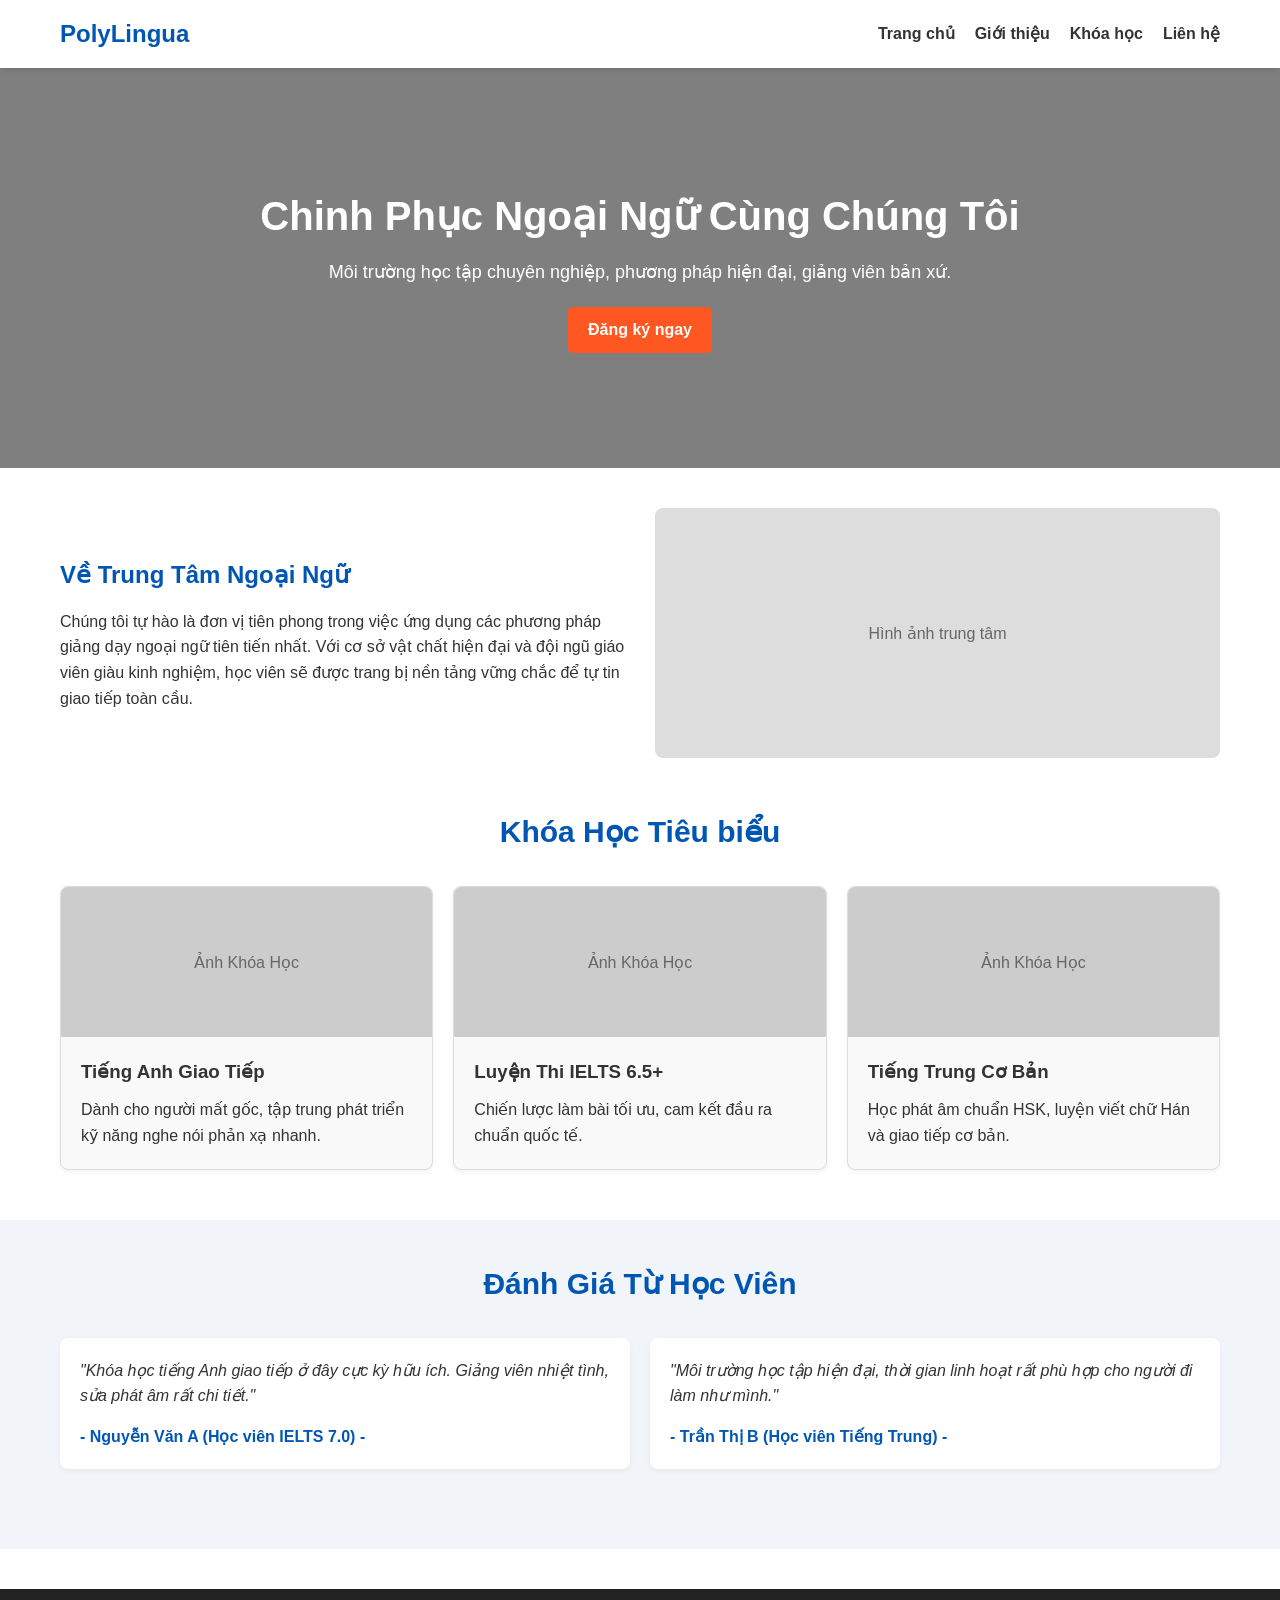
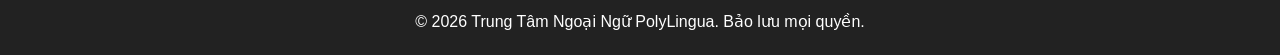
==== index.html @ bd0ae629 "Add files via upload" ====
<!doctype html>
<html lang="vi">
  <head>
    <meta charset="UTF-8" />
    <meta name="viewport" content="width=device-width, initial-scale=1.0" />
    <title>Trang Chủ - Trung Tâm Ngoại Ngữ</title>
    <style>
      /* CSS Reset & General Styles */
      * {
        margin: 0;
        padding: 0;
        box-sizing: border-box;
        font-family: Arial, sans-serif;
      }
      body {
        color: #333;
        line-height: 1.6;
      }

      /* Header & Navigation */
      header {
        background-color: #ffffff;
        box-shadow: 0 2px 5px rgba(0, 0, 0, 0.1);
        position: sticky;
        top: 0;
        z-index: 1000;
      }
      .nav-container {
        max-width: 1200px;
        margin: 0 auto;
        display: flex;
        justify-content: space-between;
        align-items: center;
        padding: 15px 20px;
      }
      .logo {
        font-size: 24px;
        font-weight: bold;
        color: #0056b3;
      }
      nav ul {
        display: flex;
        list-style: none;
      }
      nav ul li {
        margin-left: 20px;
      }
      nav ul li a {
        text-decoration: none;
        color: #333;
        font-weight: 600;
        transition: color 0.3s;
      }
      nav ul li a:hover {
        color: #0056b3;
      }

      /* Banner / Slider */
      .banner {
        background:
          linear-gradient(rgba(0, 0, 0, 0.5), rgba(0, 0, 0, 0.5)),
          url("https://picsum.photos/1920/600") no-repeat center center/cover;
        height: 400px;
        display: flex;
        flex-direction: column;
        justify-content: center;
        align-items: center;
        text-align: center;
        color: white;
        padding: 0 20px;
      }
      .banner h1 {
        font-size: 40px;
        margin-bottom: 10px;
      }
      .banner p {
        font-size: 18px;
        margin-bottom: 20px;
      }
      .btn {
        background-color: #ff5722;
        color: white;
        padding: 10px 20px;
        text-decoration: none;
        border-radius: 5px;
        font-weight: bold;
        transition: background 0.3s;
      }
      .btn:hover {
        background-color: #e64a19;
      }

      /* Main Content Sections */
      .container {
        max-width: 1200px;
        margin: 40px auto;
        padding: 0 20px;
      }
      .section-title {
        text-align: center;
        margin-bottom: 30px;
        font-size: 30px;
        color: #0056b3;
      }

      /* Giới thiệu trung tâm */
      .about-center {
        display: flex;
        gap: 30px;
        align-items: center;
        margin-bottom: 50px;
      }
      .about-text {
        flex: 1;
      }
      .about-image {
        flex: 1;
        background: #ddd;
        height: 250px;
        border-radius: 8px;
        display: flex;
        align-items: center;
        justify-content: center;
        color: #666;
      }

      /* Khóa học tiêu biểu */
      .courses-grid {
        display: grid;
        grid-template-columns: repeat(auto-fit, minmax(300px, 1fr));
        gap: 20px;
        margin-bottom: 50px;
      }
      .course-card {
        background: #f9f9f9;
        border: 1px solid #ddd;
        border-radius: 8px;
        overflow: hidden;
        box-shadow: 0 2px 5px rgba(0, 0, 0, 0.05);
      }
      .course-img {
        height: 150px;
        background: #ccc;
        display: flex;
        align-items: center;
        justify-content: center;
        color: #666;
      }
      .course-info {
        padding: 20px;
      }
      .course-info h3 {
        margin-bottom: 10px;
        color: #333;
      }

      /* Đánh giá học viên */
      .testimonials {
        background: #f1f5f9;
        padding: 40px 0;
        margin-bottom: 0;
      }
      .testimonial-grid {
        display: grid;
        grid-template-columns: repeat(auto-fit, minmax(280px, 1fr));
        gap: 20px;
      }
      .testimonial-card {
        background: white;
        padding: 20px;
        border-radius: 8px;
        box-shadow: 0 2px 5px rgba(0, 0, 0, 0.05);
      }
      .testimonial-card p {
        font-style: italic;
        margin-bottom: 15px;
      }
      .student-name {
        font-weight: bold;
        color: #0056b3;
      }

      /* Footer */
      footer {
        background-color: #222;
        color: white;
        text-align: center;
        padding: 20px 0;
        margin-top: 40px;
      }
    </style>
  </head>
  <body>
    <!-- Header & Menu điều hướng -->
    <header>
      <div class="nav-container">
        <div class="logo">PolyLingua</div>
        <nav>
          <ul>
            <li><a href="index.html">Trang chủ</a></li>
            <li><a href="#">Giới thiệu</a></li>
            <li><a href="#">Khóa học</a></li>
            <li><a href="#">Liên hệ</a></li>
          </ul>
        </nav>
      </div>
    </header>

    <!-- Banner / Slider giới thiệu -->
    <section class="banner">
      <h1>Chinh Phục Ngoại Ngữ Cùng Chúng Tôi</h1>
      <p>
        Môi trường học tập chuyên nghiệp, phương pháp hiện đại, giảng viên bản
        xứ.
      </p>
      <a href="#" class="btn">Đăng ký ngay</a>
    </section>

    <!-- Khối nổi bật: Giới thiệu trung tâm -->
    <div class="container">
      <section class="about-center">
        <div class="about-text">
          <h2 style="color: #0056b3; margin-bottom: 15px">
            Về Trung Tâm Ngoại Ngữ
          </h2>
          <p>
            Chúng tôi tự hào là đơn vị tiên phong trong việc ứng dụng các phương
            pháp giảng dạy ngoại ngữ tiên tiến nhất. Với cơ sở vật chất hiện đại
            và đội ngũ giáo viên giàu kinh nghiệm, học viên sẽ được trang bị nền
            tảng vững chắc để tự tin giao tiếp toàn cầu.
          </p>
        </div>
        <div class="about-image">Hình ảnh trung tâm</div>
      </section>

      <!-- Khối nổi bật: Khóa học tiêu biểu -->
      <section>
        <h2 class="section-title">Khóa Học Tiêu biểu</h2>
        <div class="courses-grid">
          <div class="course-card">
            <div class="course-img">Ảnh Khóa Học</div>
            <div class="course-info">
              <h3>Tiếng Anh Giao Tiếp</h3>
              <p>
                Dành cho người mất gốc, tập trung phát triển kỹ năng nghe nói
                phản xạ nhanh.
              </p>
            </div>
          </div>
          <div class="course-card">
            <div class="course-img">Ảnh Khóa Học</div>
            <div class="course-info">
              <h3>Luyện Thi IELTS 6.5+</h3>
              <p>Chiến lược làm bài tối ưu, cam kết đầu ra chuẩn quốc tế.</p>
            </div>
          </div>
          <div class="course-card">
            <div class="course-img">Ảnh Khóa Học</div>
            <div class="course-info">
              <h3>Tiếng Trung Cơ Bản</h3>
              <p>
                Học phát âm chuẩn HSK, luyện viết chữ Hán và giao tiếp cơ bản.
              </p>
            </div>
          </div>
        </div>
      </section>
    </div>

    <!-- Khối nổi bật: Đánh giá học viên -->
    <section class="testimonials">
      <div class="container" style="margin-top: 0">
        <h2 class="section-title">Đánh Giá Từ Học Viên</h2>
        <div class="testimonial-grid">
          <div class="testimonial-card">
            <p>
              "Khóa học tiếng Anh giao tiếp ở đây cực kỳ hữu ích. Giảng viên
              nhiệt tình, sửa phát âm rất chi tiết."
            </p>
            <div class="student-name">
              - Nguyễn Văn A (Học viên IELTS 7.0) -
            </div>
          </div>
          <div class="testimonial-card">
            <p>
              "Môi trường học tập hiện đại, thời gian linh hoạt rất phù hợp cho
              người đi làm như mình."
            </p>
            <div class="student-name">
              - Trần Thị B (Học viên Tiếng Trung) -
            </div>
          </div>
        </div>
      </div>
    </section>

    <!-- Footer chung cho toàn website -->
    <footer>
      <p>&copy; 2026 Trung Tâm Ngoại Ngữ PolyLingua. Bảo lưu mọi quyền.</p>
    </footer>
  </body>
</html>
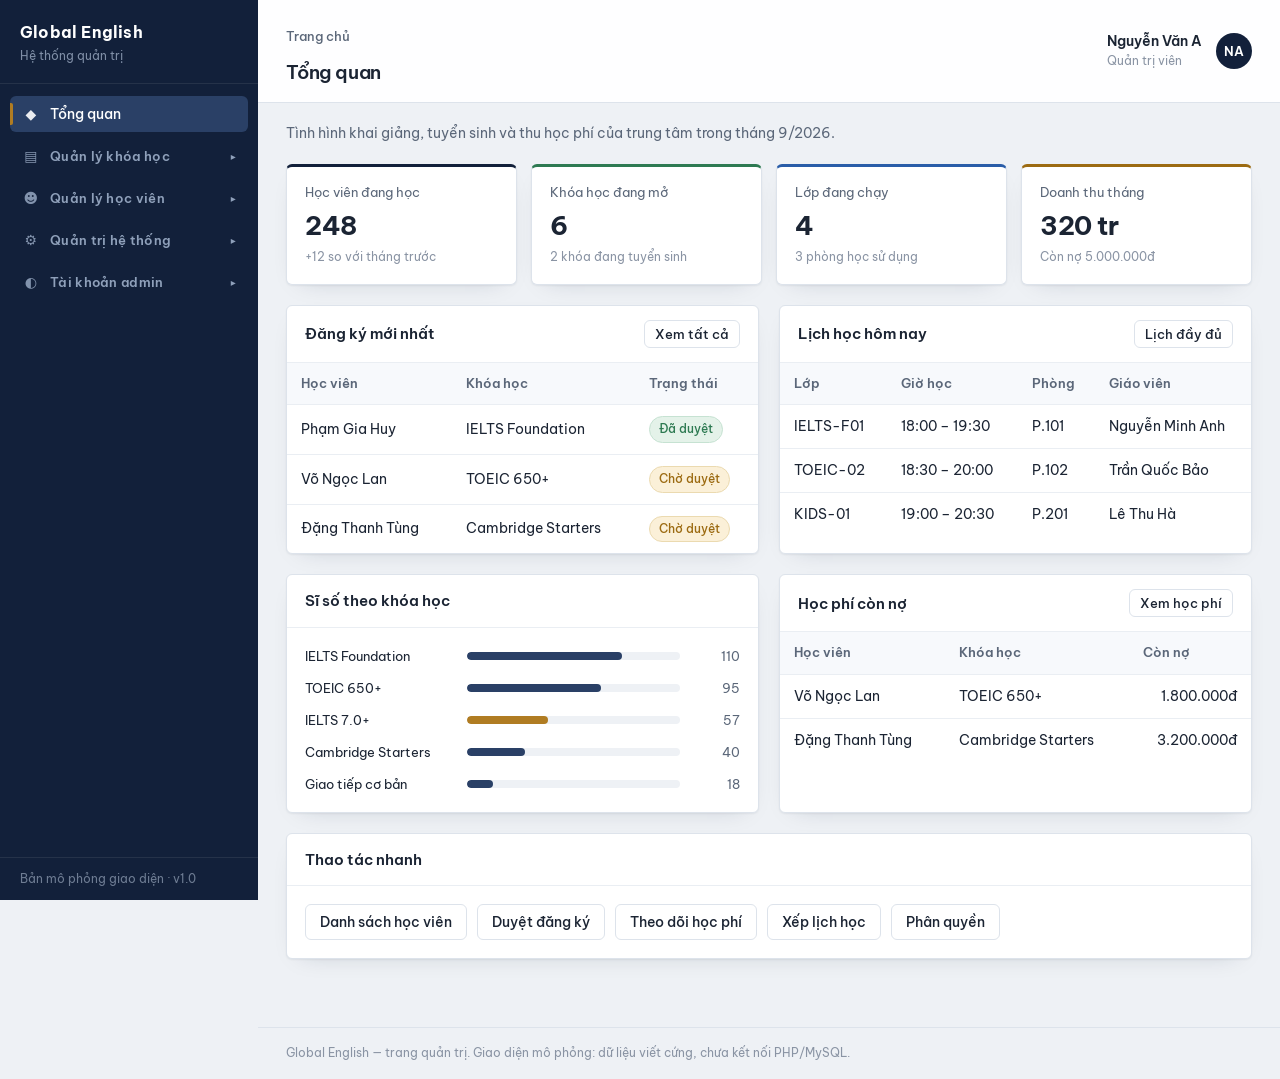
==== commit 88d2404a: "Add files via upload" ====
--- a/index.html
+++ b/index.html
@@ -1,302 +1,1789 @@
-<!doctype html>
+<!DOCTYPE html>
 <html lang="vi">
-  <head>
-    <meta charset="UTF-8" />
-    <meta name="viewport" content="width=device-width, initial-scale=1.0" />
-    <title>Trang Chủ - Trung Tâm Ngoại Ngữ</title>
-    <style>
-      /* CSS Reset & General Styles */
-      * {
-        margin: 0;
-        padding: 0;
-        box-sizing: border-box;
-        font-family: Arial, sans-serif;
+<head>
+<meta charset="UTF-8">
+<meta name="viewport" content="width=device-width, initial-scale=1">
+<title>Global English — Hệ thống quản trị</title>
+<link rel="preconnect" href="https://fonts.googleapis.com">
+<link rel="preconnect" href="https://fonts.gstatic.com" crossorigin>
+<link href="https://fonts.googleapis.com/css2?family=Be+Vietnam+Pro:wght@400;500;600;700&display=swap" rel="stylesheet">
+<style>
+/* ============================================================
+   GLOBAL ENGLISH — Trang quản trị (một file duy nhất)
+   Bảng màu: mực xanh học thuật + vàng đồng, nền giấy lạnh
+   ============================================================ */
+:root{
+  --ink:#12203A;          /* thanh điều hướng */
+  --ink-2:#1C2F4E;
+  --ink-3:#2A4066;
+  --paper:#EEF1F5;        /* nền trang */
+  --surface:#FFFFFF;
+  --line:#DDE3EB;
+  --line-soft:#EAEEF3;
+  --text:#1B2433;
+  --text-2:#5B6779;
+  --text-3:#8A94A4;
+  --gold:#B07C22;
+  --gold-soft:#FBF2DF;
+  --green:#2E7A52;  --green-soft:#E4F2E9;
+  --amber:#9C6B12;  --amber-soft:#FBF0D8;
+  --red:#B03E33;    --red-soft:#FAE8E6;
+  --blue:#2A5DA8;   --blue-soft:#E6EEFA;
+  --radius:6px;
+  --sidebar-w:258px;
+  --shadow:0 1px 2px rgba(18,32,58,.06),0 8px 24px -16px rgba(18,32,58,.25);
+  --font:"Be Vietnam Pro",system-ui,"Segoe UI",Roboto,Arial,sans-serif;
+}
+*{box-sizing:border-box}
+html,body{margin:0;padding:0}
+body{
+  font-family:var(--font);
+  font-size:14px;line-height:1.55;color:var(--text);
+  background:var(--paper);
+  -webkit-font-smoothing:antialiased;
+}
+a{color:inherit;text-decoration:none}
+:focus-visible{outline:2px solid var(--gold);outline-offset:2px;border-radius:3px}
+@media (prefers-reduced-motion:reduce){*{transition:none!important;animation:none!important}}
+
+/* ---------- Bố cục ---------- */
+.layout{display:flex;min-height:100vh}
+
+/* ---------- Thanh điều hướng trái ---------- */
+.sidebar{
+  width:var(--sidebar-w);flex:0 0 var(--sidebar-w);
+  background:var(--ink);color:#C9D3E2;
+  display:flex;flex-direction:column;
+  position:fixed;inset:0 auto 0 0;height:100vh;z-index:40;
+}
+.brand{padding:20px 20px 18px;border-bottom:1px solid rgba(255,255,255,.08)}
+.brand b{display:block;color:#fff;font-size:16px;font-weight:700;letter-spacing:.2px}
+.brand span{display:block;color:#7F8EA6;font-size:12px;margin-top:2px}
+.nav{flex:1;overflow-y:auto;padding:12px 10px 20px}
+.nav::-webkit-scrollbar{width:6px}
+.nav::-webkit-scrollbar-thumb{background:#2B3E5E;border-radius:3px}
+.nav-item{
+  display:flex;align-items:center;gap:10px;width:100%;
+  padding:9px 12px;border-radius:var(--radius);
+  color:#C9D3E2;font-size:13.5px;font-weight:500;
+  background:none;border:0;font-family:inherit;cursor:pointer;text-align:left;
+}
+.nav-item:hover{background:var(--ink-2);color:#fff}
+.nav-item.active{background:var(--ink-3);color:#fff}
+.nav-item.active::before{
+  content:"";position:absolute;left:0;width:3px;height:22px;
+  background:var(--gold);border-radius:0 2px 2px 0;
+}
+.nav-item.active{position:relative}
+.nav-ico{width:18px;text-align:center;font-size:14px;opacity:.9}
+.nav-group{margin-top:6px}
+.nav-toggle{
+  display:flex;align-items:center;gap:10px;width:100%;
+  padding:9px 12px;border:0;background:none;color:#8FA0BA;
+  font-family:inherit;font-size:12.5px;font-weight:600;letter-spacing:.3px;
+  cursor:pointer;border-radius:var(--radius);
+}
+.nav-toggle:hover{color:#fff}
+.nav-toggle .caret{margin-left:auto;font-size:10px;transition:transform .15s}
+.nav-group.open .caret{transform:rotate(90deg)}
+.nav-sub{list-style:none;margin:2px 0 6px;padding:0 0 0 30px;display:none}
+.nav-group.open .nav-sub{display:block}
+.nav-sub a{
+  display:block;padding:6px 10px;border-radius:var(--radius);
+  font-size:13px;color:#A9B6CA;border-left:1px solid rgba(255,255,255,.1);
+}
+.nav-sub a:hover{color:#fff;background:var(--ink-2)}
+.nav-sub a.active{color:#fff;background:var(--ink-3);border-left-color:var(--gold)}
+.sidebar-foot{padding:12px 20px;border-top:1px solid rgba(255,255,255,.08);font-size:11.5px;color:#6E7C93}
+
+/* ---------- Khu vực nội dung ---------- */
+.content{flex:1;margin-left:var(--sidebar-w);display:flex;flex-direction:column;min-width:0}
+.topbar{
+  position:sticky;top:0;z-index:30;
+  background:rgba(255,255,255,.92);backdrop-filter:blur(6px);
+  border-bottom:1px solid var(--line);
+  padding:14px 28px;display:flex;align-items:center;gap:16px;
+}
+.crumb{font-size:12.5px;color:var(--text-3)}
+.crumb b{color:var(--text-2);font-weight:500}
+.topbar h1{margin:2px 0 0;font-size:19px;font-weight:600;letter-spacing:-.2px}
+.topbar-right{margin-left:auto;display:flex;align-items:center;gap:14px}
+.avatar{
+  width:36px;height:36px;border-radius:50%;background:var(--ink);color:#fff;
+  display:grid;place-items:center;font-weight:600;font-size:13px;
+}
+.who{line-height:1.3}
+.who b{display:block;font-size:13.5px;font-weight:600}
+.who span{font-size:11.5px;color:var(--text-3)}
+.burger{display:none;background:none;border:1px solid var(--line);border-radius:var(--radius);
+  width:36px;height:36px;font-size:16px;cursor:pointer}
+.main{padding:24px 28px 48px;flex:1}
+.foot{padding:16px 28px;border-top:1px solid var(--line);color:var(--text-3);font-size:12px}
+
+/* ---------- Trang ---------- */
+.page{display:none}
+.page.show{display:block}
+.page-intro{max-width:70ch;color:var(--text-2);margin:-4px 0 20px;font-size:13.5px}
+
+/* ---------- Thẻ ---------- */
+.card{background:var(--surface);border:1px solid var(--line);border-radius:var(--radius);box-shadow:var(--shadow);margin-bottom:20px}
+.card-head{padding:14px 18px;border-bottom:1px solid var(--line-soft);display:flex;align-items:center;gap:12px;flex-wrap:wrap}
+.card-head h2{margin:0;font-size:15px;font-weight:600}
+.card-head .sub{font-size:12.5px;color:var(--text-3)}
+.card-head .right{margin-left:auto;display:flex;gap:8px;flex-wrap:wrap}
+.card-body{padding:18px}
+.grid-2{display:grid;grid-template-columns:1fr 1fr;gap:20px}
+.grid-2 > .card{margin-bottom:0}
+
+/* ---------- Số liệu ---------- */
+.stats{display:grid;grid-template-columns:repeat(4,1fr);gap:14px;margin-bottom:20px}
+.stat{background:var(--surface);border:1px solid var(--line);border-radius:var(--radius);
+  padding:16px 18px;box-shadow:var(--shadow);border-top:3px solid var(--ink)}
+.stat.g{border-top-color:var(--green)} .stat.a{border-top-color:var(--amber)}
+.stat.r{border-top-color:var(--red)} .stat.b{border-top-color:var(--blue)}
+.stat span{display:block;font-size:12.5px;color:var(--text-2)}
+.stat strong{display:block;font-size:26px;font-weight:700;letter-spacing:-.5px;margin-top:4px}
+.stat em{font-style:normal;font-size:11.5px;color:var(--text-3)}
+
+/* ---------- Bảng ---------- */
+.table-wrap{overflow-x:auto}
+table{width:100%;border-collapse:collapse;font-size:13.5px}
+th,td{padding:11px 14px;text-align:left;border-bottom:1px solid var(--line-soft);vertical-align:middle}
+thead th{background:#F7F9FC;color:var(--text-2);font-weight:600;font-size:12.5px;white-space:nowrap}
+tbody tr:hover{background:#FBFCFE}
+tbody tr:last-child td{border-bottom:0}
+td.num{text-align:right;font-variant-numeric:tabular-nums;white-space:nowrap}
+.code{display:inline-block;padding:2px 7px;border-radius:3px;background:var(--paper);
+  border:1px solid var(--line);font-size:12px;font-weight:500;color:var(--ink-3)}
+.actions{display:flex;gap:6px;white-space:nowrap}
+.empty-row td{text-align:center;color:var(--text-3);padding:26px}
+
+/* ---------- Nhãn trạng thái ---------- */
+.badge{display:inline-block;padding:3px 9px;border-radius:99px;font-size:12px;font-weight:500;
+  background:var(--paper);color:var(--text-2);border:1px solid var(--line)}
+.badge.ok{background:var(--green-soft);color:var(--green);border-color:#C6E2D2}
+.badge.warn{background:var(--amber-soft);color:var(--amber);border-color:#EBDAB0}
+.badge.info{background:var(--blue-soft);color:var(--blue);border-color:#C9DBF2}
+.badge.bad{background:var(--red-soft);color:var(--red);border-color:#EFCCC8}
+
+/* ---------- Nút ---------- */
+.btn{
+  display:inline-flex;align-items:center;gap:6px;
+  padding:8px 14px;border-radius:var(--radius);border:1px solid var(--line);
+  background:var(--surface);color:var(--text);font-family:inherit;font-size:13.5px;font-weight:500;
+  cursor:pointer;transition:background .12s,border-color .12s;
+}
+.btn:hover{background:#F6F8FB;border-color:#C9D2DE}
+.btn-sm{padding:5px 10px;font-size:12.5px}
+.btn-primary{background:var(--ink);border-color:var(--ink);color:#fff}
+.btn-primary:hover{background:var(--ink-2);border-color:var(--ink-2)}
+.btn-gold{background:var(--gold);border-color:var(--gold);color:#fff}
+.btn-gold:hover{background:#96691B;border-color:#96691B}
+.btn-danger{background:var(--red);border-color:var(--red);color:#fff}
+.btn-danger:hover{background:#96352B;border-color:#96352B}
+.btn-ghost{background:none;border-color:transparent;color:var(--blue)}
+.btn-ghost:hover{background:var(--blue-soft)}
+
+/* ---------- Thanh công cụ / biểu mẫu ---------- */
+.toolbar{display:flex;gap:10px;flex-wrap:wrap;align-items:center}
+input[type=text],input[type=search],input[type=email],input[type=tel],
+input[type=number],input[type=password],input[type=date],select,textarea{
+  font-family:inherit;font-size:13.5px;color:var(--text);
+  padding:8px 11px;border:1px solid var(--line);border-radius:var(--radius);
+  background:var(--surface);width:100%;
+}
+input:focus,select:focus,textarea:focus{border-color:var(--ink-3);outline:none;box-shadow:0 0 0 3px rgba(42,64,102,.1)}
+input:disabled{background:var(--paper);color:var(--text-3)}
+.toolbar input[type=search]{max-width:280px}
+.toolbar select{max-width:200px}
+.field{margin-bottom:14px}
+.field label{display:block;font-size:12.5px;font-weight:500;color:var(--text-2);margin-bottom:5px}
+.field .hint{font-size:11.5px;color:var(--text-3);margin-top:4px}
+.req{color:var(--red)}
+.form-grid{display:grid;grid-template-columns:1fr 1fr;gap:0 16px}
+.form-grid .full{grid-column:1/-1}
+.form-actions{display:flex;gap:8px;flex-wrap:wrap;padding-top:6px}
+
+/* ---------- Danh sách chi tiết ---------- */
+.detail{display:grid;grid-template-columns:180px 1fr;gap:0;margin:0}
+.detail dt{padding:9px 0;color:var(--text-2);font-size:13px;border-bottom:1px solid var(--line-soft)}
+.detail dd{padding:9px 0;margin:0;font-weight:500;border-bottom:1px solid var(--line-soft)}
+
+/* ---------- Thanh tiến độ ---------- */
+.bar-row{display:grid;grid-template-columns:150px 1fr 48px;align-items:center;gap:12px;margin-bottom:12px;font-size:13px}
+.bar{height:8px;background:var(--paper);border-radius:99px;overflow:hidden}
+.bar i{display:block;height:100%;background:var(--ink-3);border-radius:99px}
+.bar i.gold{background:var(--gold)}
+.bar-row span:last-child{text-align:right;color:var(--text-2);font-variant-numeric:tabular-nums}
+
+/* ---------- Lịch học dạng lưới ---------- */
+.timetable td{font-size:12.5px}
+.slot{display:block;padding:6px 8px;border-radius:4px;background:var(--blue-soft);
+  border-left:3px solid var(--blue);margin-bottom:4px;line-height:1.35}
+.slot.k{background:var(--gold-soft);border-left-color:var(--gold)}
+.slot.g{background:var(--green-soft);border-left-color:var(--green)}
+.slot b{display:block;font-size:12.5px}
+.slot em{font-style:normal;color:var(--text-2);font-size:11.5px}
+
+/* ---------- Phân trang ---------- */
+.pager{display:flex;align-items:center;gap:8px;padding:12px 18px;border-top:1px solid var(--line-soft);
+  font-size:12.5px;color:var(--text-3);flex-wrap:wrap}
+.pager .pages{margin-left:auto;display:flex;gap:4px}
+.pager .pages a{padding:5px 10px;border:1px solid var(--line);border-radius:var(--radius);color:var(--text-2)}
+.pager .pages a.active{background:var(--ink);border-color:var(--ink);color:#fff}
+
+/* ---------- Hộp thoại ---------- */
+.overlay{position:fixed;inset:0;background:rgba(18,32,58,.45);display:none;
+  align-items:flex-start;justify-content:center;padding:6vh 16px;z-index:60;overflow-y:auto}
+.overlay.open{display:flex}
+.modal{background:var(--surface);border-radius:8px;width:100%;max-width:560px;
+  box-shadow:0 24px 60px -20px rgba(18,32,58,.5)}
+.modal.narrow{max-width:420px}
+.modal-head{padding:16px 20px;border-bottom:1px solid var(--line-soft);display:flex;align-items:center}
+.modal-head h3{margin:0;font-size:15.5px;font-weight:600}
+.modal-close{margin-left:auto;background:none;border:0;font-size:22px;line-height:1;
+  color:var(--text-3);cursor:pointer;padding:0 4px}
+.modal-body{padding:20px}
+.modal-foot{padding:14px 20px;border-top:1px solid var(--line-soft);display:flex;gap:8px;justify-content:flex-end}
+.note{background:var(--amber-soft);border:1px solid #EBDAB0;color:var(--amber);
+  padding:10px 12px;border-radius:var(--radius);font-size:12.5px}
+
+/* ---------- Phản hồi ---------- */
+.toast{position:fixed;right:20px;bottom:20px;z-index:80;
+  background:var(--ink);color:#fff;padding:12px 16px;border-radius:var(--radius);
+  font-size:13.5px;box-shadow:0 12px 30px -10px rgba(18,32,58,.6);
+  opacity:0;transform:translateY(8px);pointer-events:none;transition:opacity .2s,transform .2s}
+.toast.show{opacity:1;transform:none}
+
+/* ---------- Màn hình nhỏ ---------- */
+.scrim{display:none;position:fixed;inset:0;background:rgba(18,32,58,.4);z-index:35}
+.scrim.open{display:block}
+@media (max-width:1100px){
+  .grid-2{grid-template-columns:1fr}
+  .stats{grid-template-columns:repeat(2,1fr)}
+}
+@media (max-width:860px){
+  .sidebar{transform:translateX(-100%);transition:transform .2s}
+  .sidebar.open{transform:none}
+  .content{margin-left:0}
+  .burger{display:block}
+  .main{padding:18px 16px 40px}
+  .topbar{padding:12px 16px}
+  .form-grid{grid-template-columns:1fr}
+  .detail{grid-template-columns:1fr}
+  .detail dt{border-bottom:0;padding-bottom:0}
+  .bar-row{grid-template-columns:110px 1fr 44px}
+}
+</style>
+</head>
+<body>
+
+<div class="scrim" id="scrim"></div>
+
+<div class="layout">
+
+<!-- ═══════════════ ĐIỀU HƯỚNG (theo sitemap) ═══════════════ -->
+<aside class="sidebar" id="sidebar">
+  <div class="brand">
+    <b>Global English</b>
+    <span>Hệ thống quản trị</span>
+  </div>
+
+  <nav class="nav" aria-label="Điều hướng chính">
+
+    <button class="nav-item" data-page="dashboard"><span class="nav-ico">◆</span> Tổng quan</button>
+
+    <!-- QUẢN LÝ KHÓA HỌC -->
+    <div class="nav-group" id="grp-course">
+      <button class="nav-toggle" aria-expanded="false"><span class="nav-ico">▤</span> Quản lý khóa học <span class="caret">▸</span></button>
+      <ul class="nav-sub">
+        <li><a href="#courses" data-page="courses">Danh sách khóa học</a></li>
+        <li><a href="#classes" data-page="classes">Quản lý lớp học</a></li>
+        <li><a href="#schedule" data-page="schedule">Quản lý lịch học</a></li>
+        <li><a href="#teachers" data-page="teachers">Quản lý giáo viên</a></li>
+      </ul>
+    </div>
+
+    <!-- QUẢN LÝ HỌC VIÊN -->
+    <div class="nav-group" id="grp-student">
+      <button class="nav-toggle" aria-expanded="false"><span class="nav-ico">☻</span> Quản lý học viên <span class="caret">▸</span></button>
+      <ul class="nav-sub">
+        <li><a href="#students" data-page="students">Danh sách học viên</a></li>
+        <li><a href="#registrations" data-page="registrations">Đăng ký khóa học</a></li>
+        <li><a href="#enrolled" data-page="enrolled">Khóa học đang tham gia</a></li>
+        <li><a href="#student-schedule" data-page="student-schedule">Lịch học của học viên</a></li>
+        <li><a href="#tuition" data-page="tuition">Học phí</a></li>
+      </ul>
+    </div>
+
+    <!-- QUẢN TRỊ HỆ THỐNG -->
+    <div class="nav-group" id="grp-system">
+      <button class="nav-toggle" aria-expanded="false"><span class="nav-ico">⚙</span> Quản trị hệ thống <span class="caret">▸</span></button>
+      <ul class="nav-sub">
+        <li><a href="#accounts" data-page="accounts">Quản lý tài khoản</a></li>
+        <li><a href="#permissions" data-page="permissions">Phân quyền</a></li>
+        <li><a href="#settings" data-page="settings">Cài đặt hệ thống</a></li>
+      </ul>
+    </div>
+
+    <!-- TÀI KHOẢN ADMIN -->
+    <div class="nav-group" id="grp-account">
+      <button class="nav-toggle" aria-expanded="false"><span class="nav-ico">◐</span> Tài khoản admin <span class="caret">▸</span></button>
+      <ul class="nav-sub">
+        <li><a href="#profile" data-page="profile">Thông tin cá nhân</a></li>
+        <li><a href="#password" data-page="password">Đổi mật khẩu</a></li>
+        <li><a href="#" data-modal="m-logout">Đăng xuất</a></li>
+      </ul>
+    </div>
+  </nav>
+
+  <div class="sidebar-foot">Bản mô phỏng giao diện · v1.0</div>
+</aside>
+
+<!-- ═══════════════ NỘI DUNG ═══════════════ -->
+<div class="content">
+
+  <header class="topbar">
+    <button class="burger" id="burger" aria-label="Mở menu">☰</button>
+    <div>
+      <p class="crumb" id="crumb"><b>Trang chủ</b></p>
+      <h1 id="page-title">Tổng quan</h1>
+    </div>
+    <div class="topbar-right">
+      <div class="who">
+        <b>Nguyễn Văn A</b>
+        <span>Quản trị viên</span>
+      </div>
+      <div class="avatar">NA</div>
+    </div>
+  </header>
+
+  <main class="main">
+
+  <!-- ─────────── DASHBOARD ─────────── -->
+  <section class="page show" id="dashboard" data-title="Tổng quan" data-crumb="Trang chủ">
+    <p class="page-intro">Tình hình khai giảng, tuyển sinh và thu học phí của trung tâm trong tháng 9/2026.</p>
+
+    <div class="stats">
+      <div class="stat"><span>Học viên đang học</span><strong>248</strong><em>+12 so với tháng trước</em></div>
+      <div class="stat g"><span>Khóa học đang mở</span><strong>6</strong><em>2 khóa đang tuyển sinh</em></div>
+      <div class="stat b"><span>Lớp đang chạy</span><strong>4</strong><em>3 phòng học sử dụng</em></div>
+      <div class="stat a"><span>Doanh thu tháng</span><strong>320 tr</strong><em>Còn nợ 5.000.000đ</em></div>
+    </div>
+
+    <div class="grid-2" style="margin-bottom:20px">
+      <section class="card">
+        <div class="card-head">
+          <h2>Đăng ký mới nhất</h2>
+          <div class="right"><button class="btn btn-sm" data-page="registrations">Xem tất cả</button></div>
+        </div>
+        <div class="table-wrap">
+          <table>
+            <thead><tr><th>Học viên</th><th>Khóa học</th><th>Trạng thái</th></tr></thead>
+            <tbody>
+              <tr><td>Phạm Gia Huy</td><td>IELTS Foundation</td><td><span class="badge ok">Đã duyệt</span></td></tr>
+              <tr><td>Võ Ngọc Lan</td><td>TOEIC 650+</td><td><span class="badge warn">Chờ duyệt</span></td></tr>
+              <tr><td>Đặng Thanh Tùng</td><td>Cambridge Starters</td><td><span class="badge warn">Chờ duyệt</span></td></tr>
+            </tbody>
+          </table>
+        </div>
+      </section>
+
+      <section class="card">
+        <div class="card-head">
+          <h2>Lịch học hôm nay</h2>
+          <div class="right"><button class="btn btn-sm" data-page="schedule">Lịch đầy đủ</button></div>
+        </div>
+        <div class="table-wrap">
+          <table>
+            <thead><tr><th>Lớp</th><th>Giờ học</th><th>Phòng</th><th>Giáo viên</th></tr></thead>
+            <tbody>
+              <tr><td>IELTS-F01</td><td>18:00 – 19:30</td><td>P.101</td><td>Nguyễn Minh Anh</td></tr>
+              <tr><td>TOEIC-02</td><td>18:30 – 20:00</td><td>P.102</td><td>Trần Quốc Bảo</td></tr>
+              <tr><td>KIDS-01</td><td>19:00 – 20:30</td><td>P.201</td><td>Lê Thu Hà</td></tr>
+            </tbody>
+          </table>
+        </div>
+      </section>
+    </div>
+
+    <div class="grid-2" style="margin-bottom:20px">
+      <section class="card">
+        <div class="card-head"><h2>Sĩ số theo khóa học</h2></div>
+        <div class="card-body">
+          <div class="bar-row"><span>IELTS Foundation</span><span class="bar"><i style="width:73%"></i></span><span>110</span></div>
+          <div class="bar-row"><span>TOEIC 650+</span><span class="bar"><i style="width:63%"></i></span><span>95</span></div>
+          <div class="bar-row"><span>IELTS 7.0+</span><span class="bar"><i class="gold" style="width:38%"></i></span><span>57</span></div>
+          <div class="bar-row"><span>Cambridge Starters</span><span class="bar"><i style="width:27%"></i></span><span>40</span></div>
+          <div class="bar-row" style="margin-bottom:0"><span>Giao tiếp cơ bản</span><span class="bar"><i style="width:12%"></i></span><span>18</span></div>
+        </div>
+      </section>
+
+      <section class="card">
+        <div class="card-head">
+          <h2>Học phí còn nợ</h2>
+          <div class="right"><button class="btn btn-sm" data-page="tuition">Xem học phí</button></div>
+        </div>
+        <div class="table-wrap">
+          <table>
+            <thead><tr><th>Học viên</th><th>Khóa học</th><th class="num">Còn nợ</th></tr></thead>
+            <tbody>
+              <tr><td>Võ Ngọc Lan</td><td>TOEIC 650+</td><td class="num">1.800.000đ</td></tr>
+              <tr><td>Đặng Thanh Tùng</td><td>Cambridge Starters</td><td class="num">3.200.000đ</td></tr>
+            </tbody>
+          </table>
+        </div>
+      </section>
+    </div>
+
+    <section class="card">
+      <div class="card-head"><h2>Thao tác nhanh</h2></div>
+      <div class="card-body toolbar">
+        <button class="btn" data-page="students">Danh sách học viên</button>
+        <button class="btn" data-page="registrations">Duyệt đăng ký</button>
+        <button class="btn" data-page="tuition">Theo dõi học phí</button>
+        <button class="btn" data-page="schedule">Xếp lịch học</button>
+        <button class="btn" data-page="permissions">Phân quyền</button>
+      </div>
+    </section>
+  </section>
+
+  <!-- ═══ NHÓM 1: QUẢN LÝ KHÓA HỌC ═══ -->
+
+  <!-- ─────────── Danh sách khóa học ─────────── -->
+  <section class="page" id="courses" data-title="Danh sách khóa học" data-crumb="Trang chủ / Quản lý khóa học">
+    <div class="stats">
+      <div class="stat"><span>Tổng khóa học</span><strong>6</strong></div>
+      <div class="stat g"><span>Đang tuyển sinh</span><strong>2</strong></div>
+      <div class="stat b"><span>Đang khai giảng</span><strong>3</strong></div>
+      <div class="stat r"><span>Tạm dừng</span><strong>1</strong></div>
+    </div>
+
+    <section class="card">
+      <div class="card-head">
+        <h2>Khóa học</h2>
+        <div class="right">
+          <button class="btn btn-primary" data-modal="m-course-add">Thêm khóa học</button>
+        </div>
+      </div>
+      <div class="card-body" style="padding-bottom:0">
+        <div class="toolbar" style="margin-bottom:16px">
+          <input type="search" placeholder="Tìm mã hoặc tên khóa học" data-filter="tbl-courses">
+          <select data-filter-col="tbl-courses|5">
+            <option value="">Tất cả trạng thái</option>
+            <option>Đang tuyển sinh</option>
+            <option>Đang khai giảng</option>
+            <option>Tạm dừng</option>
+          </select>
+        </div>
+      </div>
+      <div class="table-wrap">
+        <table id="tbl-courses">
+          <thead>
+            <tr><th>Mã KH</th><th>Tên khóa học</th><th>Thời lượng</th><th class="num">Học phí</th><th class="num">Sĩ số</th><th>Trạng thái</th><th>Thao tác</th></tr>
+          </thead>
+          <tbody>
+            <tr>
+              <td><span class="code">KH-IELTS70</span></td>
+              <td><b>IELTS Intensive 7.0+</b></td><td>60 buổi (120 giờ)</td>
+              <td class="num">12.500.000đ</td><td class="num">57</td>
+              <td><span class="badge ok">Đang tuyển sinh</span></td>
+              <td class="actions">
+                <button class="btn btn-sm" data-page="course-detail">Xem</button>
+                <button class="btn btn-sm" data-modal="m-course-edit">Sửa</button>
+                <button class="btn btn-sm btn-danger" data-modal="m-delete" data-what="khóa học IELTS Intensive 7.0+">Xóa</button>
+              </td>
+            </tr>
+            <tr>
+              <td><span class="code">KH-IELTSF</span></td>
+              <td><b>IELTS Foundation</b></td><td>40 buổi (80 giờ)</td>
+              <td class="num">4.500.000đ</td><td class="num">110</td>
+              <td><span class="badge info">Đang khai giảng</span></td>
+              <td class="actions">
+                <button class="btn btn-sm" data-page="course-detail">Xem</button>
+                <button class="btn btn-sm" data-modal="m-course-edit">Sửa</button>
+                <button class="btn btn-sm btn-danger" data-modal="m-delete" data-what="khóa học IELTS Foundation">Xóa</button>
+              </td>
+            </tr>
+            <tr>
+              <td><span class="code">KH-TOEIC650</span></td>
+              <td><b>TOEIC 650+ cấp tốc</b></td><td>30 buổi (60 giờ)</td>
+              <td class="num">3.800.000đ</td><td class="num">95</td>
+              <td><span class="badge info">Đang khai giảng</span></td>
+              <td class="actions">
+                <button class="btn btn-sm" data-page="course-detail">Xem</button>
+                <button class="btn btn-sm" data-modal="m-course-edit">Sửa</button>
+                <button class="btn btn-sm btn-danger" data-modal="m-delete" data-what="khóa học TOEIC 650+ cấp tốc">Xóa</button>
+              </td>
+            </tr>
+            <tr>
+              <td><span class="code">KH-KIDS</span></td>
+              <td><b>Cambridge Starters (trẻ em)</b></td><td>36 buổi (72 giờ)</td>
+              <td class="num">4.200.000đ</td><td class="num">40</td>
+              <td><span class="badge info">Đang khai giảng</span></td>
+              <td class="actions">
+                <button class="btn btn-sm" data-page="course-detail">Xem</button>
+                <button class="btn btn-sm" data-modal="m-course-edit">Sửa</button>
+                <button class="btn btn-sm btn-danger" data-modal="m-delete" data-what="khóa học Cambridge Starters">Xóa</button>
+              </td>
+            </tr>
+            <tr>
+              <td><span class="code">KH-COMM01</span></td>
+              <td><b>Tiếng Anh giao tiếp cơ bản</b></td><td>24 buổi (48 giờ)</td>
+              <td class="num">3.500.000đ</td><td class="num">18</td>
+              <td><span class="badge bad">Tạm dừng</span></td>
+              <td class="actions">
+                <button class="btn btn-sm" data-page="course-detail">Xem</button>
+                <button class="btn btn-sm" data-modal="m-course-edit">Sửa</button>
+                <button class="btn btn-sm btn-danger" data-modal="m-delete" data-what="khóa học Tiếng Anh giao tiếp cơ bản">Xóa</button>
+              </td>
+            </tr>
+            <tr>
+              <td><span class="code">KH-BIZ</span></td>
+              <td><b>Tiếng Anh thương mại</b></td><td>28 buổi (56 giờ)</td>
+              <td class="num">6.000.000đ</td><td class="num">0</td>
+              <td><span class="badge ok">Đang tuyển sinh</span></td>
+              <td class="actions">
+                <button class="btn btn-sm" data-page="course-detail">Xem</button>
+                <button class="btn btn-sm" data-modal="m-course-edit">Sửa</button>
+                <button class="btn btn-sm btn-danger" data-modal="m-delete" data-what="khóa học Tiếng Anh thương mại">Xóa</button>
+              </td>
+            </tr>
+          </tbody>
+        </table>
+      </div>
+      <div class="pager">
+        <span>Hiển thị 1 – 6 trong 6 khóa học</span>
+        <span class="pages"><a href="#" class="active">1</a><a href="#">2</a><a href="#">3</a></span>
+      </div>
+    </section>
+  </section>
+
+  <!-- ─────────── Chi tiết khóa học ─────────── -->
+  <section class="page" id="course-detail" data-title="Chi tiết khóa học" data-crumb="Trang chủ / Quản lý khóa học / Danh sách khóa học" data-nav="courses">
+    <div class="grid-2">
+      <section class="card">
+        <div class="card-head"><h2>Thông tin khóa học</h2></div>
+        <div class="card-body">
+          <dl class="detail">
+            <dt>Mã khóa học</dt><dd><span class="code">KH-IELTS70</span></dd>
+            <dt>Tên khóa học</dt><dd>IELTS Intensive 7.0+</dd>
+            <dt>Trình độ đầu vào</dt><dd>IELTS 5.5 trở lên</dd>
+            <dt>Thời lượng</dt><dd>60 buổi (120 giờ)</dd>
+            <dt>Học phí</dt><dd>12.500.000đ</dd>
+            <dt>Sĩ số tối đa mỗi lớp</dt><dd>16 học viên</dd>
+            <dt>Trạng thái</dt><dd><span class="badge ok">Đang tuyển sinh</span></dd>
+          </dl>
+          <p style="color:var(--text-2);font-size:13.5px;margin:16px 0 0">
+            Khóa luyện thi chuyên sâu bốn kỹ năng, kèm 4 buổi thi thử chấm theo tiêu chí IELTS
+            và một buổi tư vấn lộ trình riêng cho từng học viên.
+          </p>
+          <div class="form-actions" style="margin-top:18px">
+            <button class="btn btn-gold" data-modal="m-course-edit">Sửa khóa học</button>
+            <button class="btn" data-page="courses">Quay lại danh sách</button>
+          </div>
+        </div>
+      </section>
+
+      <section class="card">
+        <div class="card-head"><h2>Lớp thuộc khóa học</h2></div>
+        <div class="table-wrap">
+          <table>
+            <thead><tr><th>Mã lớp</th><th>Giáo viên</th><th class="num">Sĩ số</th><th>Trạng thái</th></tr></thead>
+            <tbody>
+              <tr><td>IELTS7-01</td><td>Nguyễn Minh Anh</td><td class="num">14/16</td><td><span class="badge info">Đang học</span></td></tr>
+              <tr><td>IELTS7-02</td><td>David Miller</td><td class="num">12/16</td><td><span class="badge info">Đang học</span></td></tr>
+              <tr><td>IELTS7-03</td><td>Chưa phân công</td><td class="num">6/16</td><td><span class="badge warn">Chờ khai giảng</span></td></tr>
+            </tbody>
+          </table>
+        </div>
+      </section>
+    </div>
+  </section>
+
+  <!-- ─────────── Quản lý lớp học ─────────── -->
+  <section class="page" id="classes" data-title="Quản lý lớp học" data-crumb="Trang chủ / Quản lý khóa học">
+    <section class="card">
+      <div class="card-head">
+        <h2>Lớp học</h2>
+        <div class="right"><button class="btn btn-primary" data-modal="m-class-add">Thêm lớp học</button></div>
+      </div>
+      <div class="card-body" style="padding-bottom:0">
+        <div class="toolbar" style="margin-bottom:16px">
+          <input type="search" placeholder="Tìm mã lớp hoặc khóa học" data-filter="tbl-classes">
+          <select data-filter-col="tbl-classes|5">
+            <option value="">Tất cả trạng thái</option>
+            <option>Đang học</option>
+            <option>Chờ khai giảng</option>
+            <option>Đã kết thúc</option>
+          </select>
+        </div>
+      </div>
+      <div class="table-wrap">
+        <table id="tbl-classes">
+          <thead>
+            <tr><th>Mã lớp</th><th>Khóa học</th><th>Giáo viên</th><th>Lịch học</th><th class="num">Sĩ số</th><th>Trạng thái</th><th>Thao tác</th></tr>
+          </thead>
+          <tbody>
+            <tr>
+              <td><span class="code">IELTS-F01</span></td><td>IELTS Foundation</td><td>Nguyễn Minh Anh</td>
+              <td>Thứ 2, 4, 6 · 18:00</td><td class="num">15/18</td>
+              <td><span class="badge info">Đang học</span></td>
+              <td class="actions">
+                <button class="btn btn-sm" data-page="class-detail">Xem</button>
+                <button class="btn btn-sm" data-modal="m-class-edit">Sửa</button>
+                <button class="btn btn-sm btn-danger" data-modal="m-delete" data-what="lớp IELTS-F01">Xóa</button>
+              </td>
+            </tr>
+            <tr>
+              <td><span class="code">TOEIC-02</span></td><td>TOEIC 650+ cấp tốc</td><td>Trần Quốc Bảo</td>
+              <td>Thứ 3, 5 · 18:30</td><td class="num">17/20</td>
+              <td><span class="badge info">Đang học</span></td>
+              <td class="actions">
+                <button class="btn btn-sm" data-page="class-detail">Xem</button>
+                <button class="btn btn-sm" data-modal="m-class-edit">Sửa</button>
+                <button class="btn btn-sm btn-danger" data-modal="m-delete" data-what="lớp TOEIC-02">Xóa</button>
+              </td>
+            </tr>
+            <tr>
+              <td><span class="code">KIDS-01</span></td><td>Cambridge Starters</td><td>Lê Thu Hà</td>
+              <td>Thứ 7, CN · 09:00</td><td class="num">12/14</td>
+              <td><span class="badge info">Đang học</span></td>
+              <td class="actions">
+                <button class="btn btn-sm" data-page="class-detail">Xem</button>
+                <button class="btn btn-sm" data-modal="m-class-edit">Sửa</button>
+                <button class="btn btn-sm btn-danger" data-modal="m-delete" data-what="lớp KIDS-01">Xóa</button>
+              </td>
+            </tr>
+            <tr>
+              <td><span class="code">IELTS7-03</span></td><td>IELTS Intensive 7.0+</td><td>Chưa phân công</td>
+              <td>Thứ 2, 4 · 19:45</td><td class="num">6/16</td>
+              <td><span class="badge warn">Chờ khai giảng</span></td>
+              <td class="actions">
+                <button class="btn btn-sm" data-page="class-detail">Xem</button>
+                <button class="btn btn-sm" data-modal="m-class-edit">Sửa</button>
+                <button class="btn btn-sm btn-danger" data-modal="m-delete" data-what="lớp IELTS7-03">Xóa</button>
+              </td>
+            </tr>
+          </tbody>
+        </table>
+      </div>
+      <div class="pager">
+        <span>Hiển thị 1 – 4 trong 4 lớp</span>
+        <span class="pages"><a href="#" class="active">1</a><a href="#">2</a></span>
+      </div>
+    </section>
+  </section>
+
+  <!-- ─────────── Chi tiết lớp học ─────────── -->
+  <section class="page" id="class-detail" data-title="Chi tiết lớp học" data-crumb="Trang chủ / Quản lý khóa học / Quản lý lớp học" data-nav="classes">
+    <div class="grid-2">
+      <section class="card">
+        <div class="card-head"><h2>Thông tin lớp</h2></div>
+        <div class="card-body">
+          <dl class="detail">
+            <dt>Mã lớp</dt><dd><span class="code">IELTS-F01</span></dd>
+            <dt>Khóa học</dt><dd>IELTS Foundation</dd>
+            <dt>Giáo viên phụ trách</dt><dd>Nguyễn Minh Anh</dd>
+            <dt>Phòng học</dt><dd>P.101</dd>
+            <dt>Lịch học</dt><dd>Thứ 2, 4, 6 · 18:00 – 19:30</dd>
+            <dt>Khai giảng</dt><dd>05/09/2026</dd>
+            <dt>Sĩ số</dt><dd>15/18 học viên</dd>
+            <dt>Tiến độ</dt><dd>16/40 buổi (40%)</dd>
+          </dl>
+          <div class="form-actions" style="margin-top:18px">
+            <button class="btn btn-gold" data-modal="m-class-edit">Sửa lớp học</button>
+            <button class="btn" data-page="classes">Quay lại danh sách</button>
+          </div>
+        </div>
+      </section>
+
+      <section class="card">
+        <div class="card-head"><h2>Học viên trong lớp</h2></div>
+        <div class="table-wrap">
+          <table>
+            <thead><tr><th>Mã HV</th><th>Họ tên</th><th class="num">Chuyên cần</th><th>Học phí</th></tr></thead>
+            <tbody>
+              <tr><td>HV001</td><td>Phạm Gia Huy</td><td class="num">94%</td><td><span class="badge ok">Đã đóng đủ</span></td></tr>
+              <tr><td>HV004</td><td>Trịnh Bảo Ngân</td><td class="num">88%</td><td><span class="badge ok">Đã đóng đủ</span></td></tr>
+              <tr><td>HV007</td><td>Lý Khánh Duy</td><td class="num">76%</td><td><span class="badge warn">Còn nợ</span></td></tr>
+            </tbody>
+          </table>
+        </div>
+      </section>
+    </div>
+  </section>
+
+  <!-- ─────────── Quản lý lịch học ─────────── -->
+  <section class="page" id="schedule" data-title="Quản lý lịch học" data-crumb="Trang chủ / Quản lý khóa học">
+    <p class="page-intro">Lịch dạy của toàn trung tâm trong tuần 21/09 – 27/09/2026. Mỗi ô là một buổi học đã xếp phòng và giáo viên.</p>
+    <section class="card">
+      <div class="card-head">
+        <h2>Lịch tuần</h2>
+        <div class="right">
+          <select style="width:auto"><option>Tuần 21/09 – 27/09</option><option>Tuần 28/09 – 04/10</option></select>
+          <button class="btn btn-primary" data-modal="m-schedule-add">Xếp buổi học</button>
+        </div>
+      </div>
+      <div class="table-wrap">
+        <table class="timetable">
+          <thead>
+            <tr><th>Ca học</th><th>Thứ 2</th><th>Thứ 3</th><th>Thứ 4</th><th>Thứ 5</th><th>Thứ 6</th><th>Thứ 7</th><th>Chủ nhật</th></tr>
+          </thead>
+          <tbody>
+            <tr>
+              <td><b>Sáng</b><br><em style="color:var(--text-3)">09:00 – 10:30</em></td>
+              <td></td><td></td><td></td><td></td><td></td>
+              <td><span class="slot g"><b>KIDS-01</b><em>P.201 · Lê Thu Hà</em></span></td>
+              <td><span class="slot g"><b>KIDS-01</b><em>P.201 · Lê Thu Hà</em></span></td>
+            </tr>
+            <tr>
+              <td><b>Tối 1</b><br><em style="color:var(--text-3)">18:00 – 19:30</em></td>
+              <td><span class="slot"><b>IELTS-F01</b><em>P.101 · Minh Anh</em></span></td>
+              <td><span class="slot k"><b>TOEIC-02</b><em>P.102 · Quốc Bảo</em></span></td>
+              <td><span class="slot"><b>IELTS-F01</b><em>P.101 · Minh Anh</em></span></td>
+              <td><span class="slot k"><b>TOEIC-02</b><em>P.102 · Quốc Bảo</em></span></td>
+              <td><span class="slot"><b>IELTS-F01</b><em>P.101 · Minh Anh</em></span></td>
+              <td></td><td></td>
+            </tr>
+            <tr>
+              <td><b>Tối 2</b><br><em style="color:var(--text-3)">19:45 – 21:15</em></td>
+              <td><span class="slot"><b>IELTS7-01</b><em>P.103 · David Miller</em></span></td>
+              <td></td>
+              <td><span class="slot"><b>IELTS7-01</b><em>P.103 · David Miller</em></span></td>
+              <td></td>
+              <td><span class="slot"><b>IELTS7-01</b><em>P.103 · David Miller</em></span></td>
+              <td></td><td></td>
+            </tr>
+          </tbody>
+        </table>
+      </div>
+    </section>
+  </section>
+
+  <!-- ─────────── Quản lý giáo viên ─────────── -->
+  <section class="page" id="teachers" data-title="Quản lý giáo viên" data-crumb="Trang chủ / Quản lý khóa học">
+    <section class="card">
+      <div class="card-head">
+        <h2>Giáo viên</h2>
+        <div class="right"><button class="btn btn-primary" data-modal="m-teacher-add">Thêm giáo viên</button></div>
+      </div>
+      <div class="card-body" style="padding-bottom:0">
+        <div class="toolbar" style="margin-bottom:16px">
+          <input type="search" placeholder="Tìm tên hoặc chuyên môn" data-filter="tbl-teachers">
+          <select data-filter-col="tbl-teachers|4">
+            <option value="">Tất cả trạng thái</option>
+            <option>Đang dạy</option>
+            <option>Tạm nghỉ</option>
+          </select>
+        </div>
+      </div>
+      <div class="table-wrap">
+        <table id="tbl-teachers">
+          <thead><tr><th>Mã GV</th><th>Họ tên</th><th>Chuyên môn</th><th class="num">Số lớp</th><th>Trạng thái</th><th>Thao tác</th></tr></thead>
+          <tbody>
+            <tr>
+              <td><span class="code">GV01</span></td><td>Nguyễn Minh Anh</td><td>IELTS · Writing, Reading</td>
+              <td class="num">3</td><td><span class="badge ok">Đang dạy</span></td>
+              <td class="actions"><button class="btn btn-sm" data-page="teacher-detail">Xem</button></td>
+            </tr>
+            <tr>
+              <td><span class="code">GV02</span></td><td>Trần Quốc Bảo</td><td>TOEIC · Listening</td>
+              <td class="num">2</td><td><span class="badge ok">Đang dạy</span></td>
+              <td class="actions"><button class="btn btn-sm" data-page="teacher-detail">Xem</button></td>
+            </tr>
+            <tr>
+              <td><span class="code">GV03</span></td><td>Lê Thu Hà</td><td>Tiếng Anh trẻ em</td>
+              <td class="num">2</td><td><span class="badge ok">Đang dạy</span></td>
+              <td class="actions"><button class="btn btn-sm" data-page="teacher-detail">Xem</button></td>
+            </tr>
+            <tr>
+              <td><span class="code">GV04</span></td><td>David Miller</td><td>Speaking · Giáo viên bản ngữ</td>
+              <td class="num">1</td><td><span class="badge warn">Tạm nghỉ</span></td>
+              <td class="actions"><button class="btn btn-sm" data-page="teacher-detail">Xem</button></td>
+            </tr>
+          </tbody>
+        </table>
+      </div>
+    </section>
+  </section>
+
+  <!-- ─────────── Chi tiết giáo viên ─────────── -->
+  <section class="page" id="teacher-detail" data-title="Chi tiết giáo viên" data-crumb="Trang chủ / Quản lý khóa học / Quản lý giáo viên" data-nav="teachers">
+    <div class="grid-2">
+      <section class="card">
+        <div class="card-head"><h2>Hồ sơ giáo viên</h2></div>
+        <div class="card-body">
+          <dl class="detail">
+            <dt>Mã giáo viên</dt><dd><span class="code">GV01</span></dd>
+            <dt>Họ tên</dt><dd>Nguyễn Minh Anh</dd>
+            <dt>Ngày sinh</dt><dd>18/03/1992</dd>
+            <dt>Điện thoại</dt><dd>0905 123 456</dd>
+            <dt>Email</dt><dd>minhanh@globalenglish.edu.vn</dd>
+            <dt>Bằng cấp</dt><dd>IELTS 8.5 · Chứng chỉ TESOL</dd>
+            <dt>Chuyên môn</dt><dd>IELTS Writing, Reading</dd>
+            <dt>Trạng thái</dt><dd><span class="badge ok">Đang dạy</span></dd>
+          </dl>
+          <div class="form-actions" style="margin-top:18px">
+            <button class="btn" data-page="teachers">Quay lại danh sách</button>
+          </div>
+        </div>
+      </section>
+
+      <section class="card">
+        <div class="card-head"><h2>Lớp đang phụ trách</h2></div>
+        <div class="table-wrap">
+          <table>
+            <thead><tr><th>Mã lớp</th><th>Khóa học</th><th>Lịch học</th><th>Phòng</th></tr></thead>
+            <tbody>
+              <tr><td>IELTS-F01</td><td>IELTS Foundation</td><td>Thứ 2, 4, 6 · 18:00</td><td>P.101</td></tr>
+              <tr><td>IELTS7-01</td><td>IELTS Intensive 7.0+</td><td>Thứ 2, 4, 6 · 19:45</td><td>P.103</td></tr>
+              <tr><td>IELTS7-03</td><td>IELTS Intensive 7.0+</td><td>Chờ xếp lịch</td><td>—</td></tr>
+            </tbody>
+          </table>
+        </div>
+      </section>
+    </div>
+  </section>
+
+  <!-- ═══ NHÓM 2: QUẢN LÝ HỌC VIÊN ═══ -->
+
+  <!-- ─────────── Danh sách học viên ─────────── -->
+  <section class="page" id="students" data-title="Danh sách học viên" data-crumb="Trang chủ / Quản lý học viên">
+    <section class="card">
+      <div class="card-head">
+        <h2>Học viên</h2>
+        <div class="right"><button class="btn btn-primary" data-modal="m-student-add">Thêm học viên</button></div>
+      </div>
+      <div class="card-body" style="padding-bottom:0">
+        <div class="toolbar" style="margin-bottom:16px">
+          <input type="search" placeholder="Tìm mã, tên hoặc số điện thoại" data-filter="tbl-students">
+          <select data-filter-col="tbl-students|5">
+            <option value="">Tất cả trạng thái</option>
+            <option>Đang học</option>
+            <option>Đã khóa</option>
+          </select>
+        </div>
+      </div>
+      <div class="table-wrap">
+        <table id="tbl-students">
+          <thead><tr><th>Mã HV</th><th>Họ tên</th><th>Ngày sinh</th><th>Điện thoại</th><th>Email</th><th>Trạng thái</th><th>Thao tác</th></tr></thead>
+          <tbody>
+            <tr>
+              <td><span class="code">HV001</span></td><td>Phạm Gia Huy</td><td>12/05/2005</td>
+              <td>0911 111 222</td><td>huy@mail.com</td>
+              <td><span class="badge ok">Đang học</span></td>
+              <td class="actions">
+                <button class="btn btn-sm" data-page="student-detail">Xem</button>
+                <button class="btn btn-sm btn-danger" data-modal="m-delete" data-what="học viên Phạm Gia Huy">Xóa</button>
+              </td>
+            </tr>
+            <tr>
+              <td><span class="code">HV002</span></td><td>Võ Ngọc Lan</td><td>03/09/2004</td>
+              <td>0922 222 333</td><td>lan@mail.com</td>
+              <td><span class="badge ok">Đang học</span></td>
+              <td class="actions">
+                <button class="btn btn-sm" data-page="student-detail">Xem</button>
+                <button class="btn btn-sm btn-danger" data-modal="m-delete" data-what="học viên Võ Ngọc Lan">Xóa</button>
+              </td>
+            </tr>
+            <tr>
+              <td><span class="code">HV003</span></td><td>Đặng Thanh Tùng</td><td>21/01/2003</td>
+              <td>0933 333 444</td><td>tung@mail.com</td>
+              <td><span class="badge bad">Đã khóa</span></td>
+              <td class="actions">
+                <button class="btn btn-sm" data-page="student-detail">Xem</button>
+                <button class="btn btn-sm btn-danger" data-modal="m-delete" data-what="học viên Đặng Thanh Tùng">Xóa</button>
+              </td>
+            </tr>
+            <tr>
+              <td><span class="code">HV004</span></td><td>Trịnh Bảo Ngân</td><td>07/11/2006</td>
+              <td>0944 444 555</td><td>ngan@mail.com</td>
+              <td><span class="badge ok">Đang học</span></td>
+              <td class="actions">
+                <button class="btn btn-sm" data-page="student-detail">Xem</button>
+                <button class="btn btn-sm btn-danger" data-modal="m-delete" data-what="học viên Trịnh Bảo Ngân">Xóa</button>
+              </td>
+            </tr>
+          </tbody>
+        </table>
+      </div>
+      <div class="pager">
+        <span>Hiển thị 1 – 4 trong 248 học viên</span>
+        <span class="pages"><a href="#" class="active">1</a><a href="#">2</a><a href="#">3</a><a href="#">»</a></span>
+      </div>
+    </section>
+  </section>
+
+  <!-- ─────────── Chi tiết học viên ─────────── -->
+  <section class="page" id="student-detail" data-title="Chi tiết học viên" data-crumb="Trang chủ / Quản lý học viên / Danh sách học viên" data-nav="students">
+    <div class="grid-2">
+      <section class="card">
+        <div class="card-head"><h2>Hồ sơ học viên</h2></div>
+        <div class="card-body">
+          <dl class="detail">
+            <dt>Mã học viên</dt><dd><span class="code">HV001</span></dd>
+            <dt>Họ tên</dt><dd>Phạm Gia Huy</dd>
+            <dt>Ngày sinh</dt><dd>12/05/2005</dd>
+            <dt>Điện thoại</dt><dd>0911 111 222</dd>
+            <dt>Email</dt><dd>huy@mail.com</dd>
+            <dt>Địa chỉ</dt><dd>25 Nguyễn Trãi, Quận 1, TP.HCM</dd>
+            <dt>Ngày nhập học</dt><dd>02/09/2026</dd>
+            <dt>Trạng thái</dt><dd><span class="badge ok">Đang học</span></dd>
+          </dl>
+          <div class="form-actions" style="margin-top:18px">
+            <button class="btn" data-page="students">Quay lại danh sách</button>
+            <button class="btn btn-ghost" data-page="tuition">Xem học phí</button>
+          </div>
+        </div>
+      </section>
+
+      <section class="card">
+        <div class="card-head"><h2>Lịch sử học tập</h2></div>
+        <div class="table-wrap">
+          <table>
+            <thead><tr><th>Khóa học</th><th>Lớp</th><th>Thời gian</th><th>Kết quả</th></tr></thead>
+            <tbody>
+              <tr><td>IELTS Foundation</td><td>IELTS-F01</td><td>Từ 05/09/2026</td><td><span class="badge info">Đang học</span></td></tr>
+              <tr><td>Tiếng Anh giao tiếp cơ bản</td><td>COMM-03</td><td>03/2026 – 06/2026</td><td><span class="badge ok">Hoàn thành</span></td></tr>
+            </tbody>
+          </table>
+        </div>
+      </section>
+    </div>
+  </section>
+
+  <!-- ─────────── Đăng ký khóa học ─────────── -->
+  <section class="page" id="registrations" data-title="Đăng ký khóa học" data-crumb="Trang chủ / Quản lý học viên">
+    <section class="card">
+      <div class="card-head">
+        <h2>Phiếu đăng ký</h2>
+        <div class="right"><button class="btn btn-primary" data-modal="m-reg-add">Tạo phiếu đăng ký</button></div>
+      </div>
+      <div class="card-body" style="padding-bottom:0">
+        <div class="toolbar" style="margin-bottom:16px">
+          <input type="search" placeholder="Tìm mã phiếu hoặc tên học viên" data-filter="tbl-reg">
+          <select data-filter-col="tbl-reg|4">
+            <option value="">Tất cả trạng thái</option>
+            <option>Đã duyệt</option>
+            <option>Chờ duyệt</option>
+            <option>Từ chối</option>
+          </select>
+        </div>
+      </div>
+      <div class="table-wrap">
+        <table id="tbl-reg">
+          <thead><tr><th>Mã ĐK</th><th>Học viên</th><th>Khóa học</th><th>Ngày đăng ký</th><th>Trạng thái</th><th>Thao tác</th></tr></thead>
+          <tbody>
+            <tr>
+              <td><span class="code">DK001</span></td><td>Phạm Gia Huy</td><td>IELTS Foundation</td><td>02/09/2026</td>
+              <td><span class="badge ok">Đã duyệt</span></td>
+              <td class="actions"><button class="btn btn-sm" data-page="registration-detail">Xem</button></td>
+            </tr>
+            <tr>
+              <td><span class="code">DK002</span></td><td>Võ Ngọc Lan</td><td>TOEIC 650+ cấp tốc</td><td>10/09/2026</td>
+              <td><span class="badge warn">Chờ duyệt</span></td>
+              <td class="actions"><button class="btn btn-sm" data-page="registration-detail">Xem</button></td>
+            </tr>
+            <tr>
+              <td><span class="code">DK003</span></td><td>Đặng Thanh Tùng</td><td>Cambridge Starters</td><td>15/09/2026</td>
+              <td><span class="badge warn">Chờ duyệt</span></td>
+              <td class="actions"><button class="btn btn-sm" data-page="registration-detail">Xem</button></td>
+            </tr>
+            <tr>
+              <td><span class="code">DK004</span></td><td>Trịnh Bảo Ngân</td><td>IELTS Foundation</td><td>18/09/2026</td>
+              <td><span class="badge bad">Từ chối</span></td>
+              <td class="actions"><button class="btn btn-sm" data-page="registration-detail">Xem</button></td>
+            </tr>
+          </tbody>
+        </table>
+      </div>
+      <div class="pager">
+        <span>Hiển thị 1 – 4 trong 26 phiếu đăng ký</span>
+        <span class="pages"><a href="#" class="active">1</a><a href="#">2</a><a href="#">»</a></span>
+      </div>
+    </section>
+  </section>
+
+  <!-- ─────────── Chi tiết đăng ký ─────────── -->
+  <section class="page" id="registration-detail" data-title="Chi tiết đăng ký" data-crumb="Trang chủ / Quản lý học viên / Đăng ký khóa học" data-nav="registrations">
+    <section class="card" style="max-width:640px">
+      <div class="card-head"><h2>Phiếu đăng ký DK002</h2></div>
+      <div class="card-body">
+        <dl class="detail">
+          <dt>Mã đăng ký</dt><dd><span class="code">DK002</span></dd>
+          <dt>Học viên</dt><dd>Võ Ngọc Lan (HV002)</dd>
+          <dt>Khóa học</dt><dd>TOEIC 650+ cấp tốc</dd>
+          <dt>Lớp mong muốn</dt><dd>TOEIC-02 · Thứ 3, 5 · 18:30</dd>
+          <dt>Ngày đăng ký</dt><dd>10/09/2026</dd>
+          <dt>Học phí</dt><dd>3.800.000đ</dd>
+          <dt>Đã đặt cọc</dt><dd>2.000.000đ</dd>
+          <dt>Trạng thái</dt><dd><span class="badge warn">Chờ duyệt</span></dd>
+        </dl>
+        <div class="form-actions" style="margin-top:18px">
+          <button class="btn btn-primary" data-toast="Đã duyệt phiếu đăng ký DK002">Duyệt đăng ký</button>
+          <button class="btn btn-danger" data-toast="Đã từ chối phiếu đăng ký DK002">Từ chối</button>
+          <button class="btn" data-page="registrations">Quay lại danh sách</button>
+        </div>
+      </div>
+    </section>
+  </section>
+
+  <!-- ─────────── Khóa học đang tham gia ─────────── -->
+  <section class="page" id="enrolled" data-title="Khóa học đang tham gia" data-crumb="Trang chủ / Quản lý học viên">
+    <p class="page-intro">Học viên đã được xếp lớp và đang trong thời gian học. Tiến độ tính theo số buổi đã diễn ra.</p>
+    <section class="card">
+      <div class="card-head">
+        <h2>Đang theo học</h2>
+        <div class="right"><input type="search" placeholder="Tìm học viên" data-filter="tbl-enrolled" style="max-width:240px"></div>
+      </div>
+      <div class="table-wrap">
+        <table id="tbl-enrolled">
+          <thead><tr><th>Học viên</th><th>Khóa học</th><th>Lớp</th><th>Bắt đầu</th><th>Tiến độ</th></tr></thead>
+          <tbody>
+            <tr>
+              <td>Phạm Gia Huy</td><td>IELTS Foundation</td><td>IELTS-F01</td><td>05/09/2026</td>
+              <td><span class="bar" style="display:inline-block;width:120px;vertical-align:middle"><i style="width:40%"></i></span> <span style="font-size:12.5px;color:var(--text-2)">40%</span></td>
+            </tr>
+            <tr>
+              <td>Võ Ngọc Lan</td><td>TOEIC 650+ cấp tốc</td><td>TOEIC-02</td><td>12/09/2026</td>
+              <td><span class="bar" style="display:inline-block;width:120px;vertical-align:middle"><i style="width:15%"></i></span> <span style="font-size:12.5px;color:var(--text-2)">15%</span></td>
+            </tr>
+            <tr>
+              <td>Trịnh Bảo Ngân</td><td>IELTS Foundation</td><td>IELTS-F01</td><td>05/09/2026</td>
+              <td><span class="bar" style="display:inline-block;width:120px;vertical-align:middle"><i style="width:40%"></i></span> <span style="font-size:12.5px;color:var(--text-2)">40%</span></td>
+            </tr>
+            <tr>
+              <td>Lý Khánh Duy</td><td>Cambridge Starters</td><td>KIDS-01</td><td>07/09/2026</td>
+              <td><span class="bar" style="display:inline-block;width:120px;vertical-align:middle"><i class="gold" style="width:22%"></i></span> <span style="font-size:12.5px;color:var(--text-2)">22%</span></td>
+            </tr>
+          </tbody>
+        </table>
+      </div>
+    </section>
+  </section>
+
+  <!-- ─────────── Lịch học của học viên ─────────── -->
+  <section class="page" id="student-schedule" data-title="Lịch học của học viên" data-crumb="Trang chủ / Quản lý học viên">
+    <section class="card">
+      <div class="card-head">
+        <h2>Tra cứu lịch học</h2>
+        <div class="right">
+          <select style="width:auto">
+            <option>Phạm Gia Huy — HV001</option>
+            <option>Võ Ngọc Lan — HV002</option>
+            <option>Trịnh Bảo Ngân — HV004</option>
+          </select>
+          <button class="btn" data-toast="Đã tải lịch học của học viên">Xem lịch</button>
+        </div>
+      </div>
+      <div class="table-wrap">
+        <table>
+          <thead><tr><th>Học viên</th><th>Lớp</th><th>Ngày học</th><th>Giờ học</th><th>Phòng</th><th>Giáo viên</th></tr></thead>
+          <tbody>
+            <tr><td>Phạm Gia Huy</td><td>IELTS-F01</td><td>Thứ 2, 4, 6</td><td>18:00 – 19:30</td><td>P.101</td><td>Nguyễn Minh Anh</td></tr>
+            <tr><td>Võ Ngọc Lan</td><td>TOEIC-02</td><td>Thứ 3, 5</td><td>18:30 – 20:00</td><td>P.102</td><td>Trần Quốc Bảo</td></tr>
+            <tr><td>Trịnh Bảo Ngân</td><td>IELTS-F01</td><td>Thứ 2, 4, 6</td><td>18:00 – 19:30</td><td>P.101</td><td>Nguyễn Minh Anh</td></tr>
+            <tr><td>Lý Khánh Duy</td><td>KIDS-01</td><td>Thứ 7, Chủ nhật</td><td>09:00 – 10:30</td><td>P.201</td><td>Lê Thu Hà</td></tr>
+          </tbody>
+        </table>
+      </div>
+    </section>
+  </section>
+
+  <!-- ─────────── Học phí ─────────── -->
+  <section class="page" id="tuition" data-title="Học phí" data-crumb="Trang chủ / Quản lý học viên">
+    <div class="stats">
+      <div class="stat g"><span>Đã thu tháng này</span><strong>320 tr</strong></div>
+      <div class="stat a"><span>Còn phải thu</span><strong>5 tr</strong></div>
+      <div class="stat b"><span>Hóa đơn đã lập</span><strong>52</strong></div>
+      <div class="stat r"><span>Quá hạn</span><strong>2</strong></div>
+    </div>
+
+    <section class="card">
+      <div class="card-head">
+        <h2>Hóa đơn học phí</h2>
+        <div class="right"><button class="btn btn-primary" data-modal="m-payment-add">Ghi nhận thanh toán</button></div>
+      </div>
+      <div class="card-body" style="padding-bottom:0">
+        <div class="toolbar" style="margin-bottom:16px">
+          <input type="search" placeholder="Tìm mã hóa đơn hoặc học viên" data-filter="tbl-tuition">
+          <select data-filter-col="tbl-tuition|5">
+            <option value="">Tất cả trạng thái</option>
+            <option>Đã thanh toán</option>
+            <option>Còn nợ</option>
+          </select>
+        </div>
+      </div>
+      <div class="table-wrap">
+        <table id="tbl-tuition">
+          <thead><tr><th>Mã HĐ</th><th>Học viên</th><th>Khóa học</th><th class="num">Học phí</th><th class="num">Đã đóng</th><th>Trạng thái</th><th>Thao tác</th></tr></thead>
+          <tbody>
+            <tr>
+              <td><span class="code">HP001</span></td><td>Phạm Gia Huy</td><td>IELTS Foundation</td>
+              <td class="num">4.500.000đ</td><td class="num">4.500.000đ</td>
+              <td><span class="badge ok">Đã thanh toán</span></td>
+              <td class="actions"><button class="btn btn-sm" data-page="payment-history">Lịch sử</button></td>
+            </tr>
+            <tr>
+              <td><span class="code">HP002</span></td><td>Võ Ngọc Lan</td><td>TOEIC 650+ cấp tốc</td>
+              <td class="num">3.800.000đ</td><td class="num">2.000.000đ</td>
+              <td><span class="badge warn">Còn nợ</span></td>
+              <td class="actions"><button class="btn btn-sm" data-page="payment-history">Lịch sử</button></td>
+            </tr>
+            <tr>
+              <td><span class="code">HP003</span></td><td>Đặng Thanh Tùng</td><td>Cambridge Starters</td>
+              <td class="num">4.200.000đ</td><td class="num">1.000.000đ</td>
+              <td><span class="badge warn">Còn nợ</span></td>
+              <td class="actions"><button class="btn btn-sm" data-page="payment-history">Lịch sử</button></td>
+            </tr>
+            <tr>
+              <td><span class="code">HP004</span></td><td>Trịnh Bảo Ngân</td><td>IELTS Foundation</td>
+              <td class="num">4.500.000đ</td><td class="num">4.500.000đ</td>
+              <td><span class="badge ok">Đã thanh toán</span></td>
+              <td class="actions"><button class="btn btn-sm" data-page="payment-history">Lịch sử</button></td>
+            </tr>
+          </tbody>
+        </table>
+      </div>
+    </section>
+  </section>
+
+  <!-- ─────────── Lịch sử thanh toán ─────────── -->
+  <section class="page" id="payment-history" data-title="Lịch sử thanh toán" data-crumb="Trang chủ / Quản lý học viên / Học phí" data-nav="tuition">
+    <section class="card">
+      <div class="card-head">
+        <h2>Giao dịch đã ghi nhận</h2>
+        <div class="sub">Hóa đơn HP002 · Võ Ngọc Lan</div>
+      </div>
+      <div class="table-wrap">
+        <table>
+          <thead><tr><th>Mã GD</th><th>Ngày</th><th>Học viên</th><th class="num">Số tiền</th><th>Hình thức</th><th>Người thu</th></tr></thead>
+          <tbody>
+            <tr><td><span class="code">GD01</span></td><td>05/09/2026</td><td>Phạm Gia Huy</td><td class="num">4.500.000đ</td><td>Chuyển khoản</td><td>Lê Văn Nam</td></tr>
+            <tr><td><span class="code">GD02</span></td><td>12/09/2026</td><td>Võ Ngọc Lan</td><td class="num">2.000.000đ</td><td>Tiền mặt</td><td>Lê Văn Nam</td></tr>
+            <tr><td><span class="code">GD03</span></td><td>15/09/2026</td><td>Đặng Thanh Tùng</td><td class="num">1.000.000đ</td><td>Ví điện tử</td><td>Nguyễn Thị Mai</td></tr>
+            <tr><td><span class="code">GD04</span></td><td>18/09/2026</td><td>Trịnh Bảo Ngân</td><td class="num">4.500.000đ</td><td>Chuyển khoản</td><td>Lê Văn Nam</td></tr>
+          </tbody>
+        </table>
+      </div>
+      <div class="pager">
+        <span>Tổng đã thu trong tháng: 320.000.000đ</span>
+        <span class="pages"><button class="btn btn-sm" data-page="tuition">Quay lại học phí</button></span>
+      </div>
+    </section>
+  </section>
+
+  <!-- ═══ NHÓM 3: QUẢN TRỊ HỆ THỐNG ═══ -->
+
+  <!-- ─────────── Quản lý tài khoản ─────────── -->
+  <section class="page" id="accounts" data-title="Quản lý tài khoản" data-crumb="Trang chủ / Quản trị hệ thống">
+    <section class="card">
+      <div class="card-head">
+        <h2>Tài khoản nhân sự</h2>
+        <div class="right"><button class="btn btn-primary" data-modal="m-account-add">Thêm tài khoản</button></div>
+      </div>
+      <div class="card-body" style="padding-bottom:0">
+        <div class="toolbar" style="margin-bottom:16px">
+          <input type="search" placeholder="Tìm tên đăng nhập hoặc họ tên" data-filter="tbl-accounts">
+          <select data-filter-col="tbl-accounts|2">
+            <option value="">Tất cả vai trò</option>
+            <option>Quản trị viên</option>
+            <option>Giáo vụ</option>
+            <option>Kế toán</option>
+          </select>
+        </div>
+      </div>
+      <div class="table-wrap">
+        <table id="tbl-accounts">
+          <thead><tr><th>Tên đăng nhập</th><th>Họ tên</th><th>Vai trò</th><th>Đăng nhập gần nhất</th><th>Trạng thái</th><th>Thao tác</th></tr></thead>
+          <tbody>
+            <tr>
+              <td><span class="code">admin</span></td><td>Nguyễn Văn A</td><td>Quản trị viên</td><td>21/09/2026 08:12</td>
+              <td><span class="badge ok">Hoạt động</span></td>
+              <td class="actions">
+                <button class="btn btn-sm" data-modal="m-account-edit">Sửa</button>
+                <button class="btn btn-sm btn-danger" data-modal="m-delete" data-what="tài khoản admin">Xóa</button>
+              </td>
+            </tr>
+            <tr>
+              <td><span class="code">giaovu01</span></td><td>Nguyễn Thị Mai</td><td>Giáo vụ</td><td>20/09/2026 17:40</td>
+              <td><span class="badge ok">Hoạt động</span></td>
+              <td class="actions">
+                <button class="btn btn-sm" data-modal="m-account-edit">Sửa</button>
+                <button class="btn btn-sm btn-danger" data-modal="m-delete" data-what="tài khoản giaovu01">Xóa</button>
+              </td>
+            </tr>
+            <tr>
+              <td><span class="code">ketoan01</span></td><td>Lê Văn Nam</td><td>Kế toán</td><td>19/09/2026 09:05</td>
+              <td><span class="badge bad">Đã khóa</span></td>
+              <td class="actions">
+                <button class="btn btn-sm" data-modal="m-account-edit">Sửa</button>
+                <button class="btn btn-sm btn-danger" data-modal="m-delete" data-what="tài khoản ketoan01">Xóa</button>
+              </td>
+            </tr>
+          </tbody>
+        </table>
+      </div>
+    </section>
+  </section>
+
+  <!-- ─────────── Phân quyền ─────────── -->
+  <section class="page" id="permissions" data-title="Phân quyền" data-crumb="Trang chủ / Quản trị hệ thống">
+    <p class="page-intro">Chọn những chức năng mỗi vai trò được phép sử dụng. Thay đổi có hiệu lực ở lần đăng nhập kế tiếp.</p>
+    <section class="card" style="max-width:760px">
+      <div class="card-head"><h2>Quyền theo vai trò</h2></div>
+      <div class="table-wrap">
+        <table>
+          <thead><tr><th>Chức năng</th><th>Quản trị viên</th><th>Giáo vụ</th><th>Kế toán</th></tr></thead>
+          <tbody>
+            <tr><td>Quản lý khóa học</td><td><input type="checkbox" checked></td><td><input type="checkbox" checked></td><td><input type="checkbox"></td></tr>
+            <tr><td>Quản lý lớp &amp; lịch học</td><td><input type="checkbox" checked></td><td><input type="checkbox" checked></td><td><input type="checkbox"></td></tr>
+            <tr><td>Quản lý giáo viên</td><td><input type="checkbox" checked></td><td><input type="checkbox" checked></td><td><input type="checkbox"></td></tr>
+            <tr><td>Quản lý học viên</td><td><input type="checkbox" checked></td><td><input type="checkbox" checked></td><td><input type="checkbox"></td></tr>
+            <tr><td>Duyệt đăng ký</td><td><input type="checkbox" checked></td><td><input type="checkbox" checked></td><td><input type="checkbox"></td></tr>
+            <tr><td>Thu và đối soát học phí</td><td><input type="checkbox" checked></td><td><input type="checkbox"></td><td><input type="checkbox" checked></td></tr>
+            <tr><td>Quản trị hệ thống</td><td><input type="checkbox" checked></td><td><input type="checkbox"></td><td><input type="checkbox"></td></tr>
+          </tbody>
+        </table>
+      </div>
+      <div class="card-body" style="border-top:1px solid var(--line-soft)">
+        <div class="form-actions">
+          <button class="btn btn-primary" data-toast="Đã lưu phân quyền">Lưu phân quyền</button>
+          <button class="btn">Khôi phục mặc định</button>
+        </div>
+      </div>
+    </section>
+  </section>
+
+  <!-- ─────────── Cài đặt hệ thống ─────────── -->
+  <section class="page" id="settings" data-title="Cài đặt hệ thống" data-crumb="Trang chủ / Quản trị hệ thống">
+    <section class="card" style="max-width:760px">
+      <div class="card-head"><h2>Thông tin trung tâm</h2></div>
+      <div class="card-body">
+        <div class="form-grid">
+          <div class="field">
+            <label for="s-name">Tên trung tâm</label>
+            <input type="text" id="s-name" value="Trung tâm Ngoại ngữ Global English">
+          </div>
+          <div class="field">
+            <label for="s-email">Email liên hệ</label>
+            <input type="email" id="s-email" value="lienhe@globalenglish.edu.vn">
+          </div>
+          <div class="field">
+            <label for="s-phone">Điện thoại</label>
+            <input type="tel" id="s-phone" value="028 3822 1234">
+          </div>
+          <div class="field">
+            <label for="s-lang">Ngôn ngữ giao diện</label>
+            <select id="s-lang"><option>Tiếng Việt</option><option>English</option></select>
+          </div>
+          <div class="field full">
+            <label for="s-address">Địa chỉ</label>
+            <textarea id="s-address" rows="3">120 Lê Lợi, Phường Bến Thành, Quận 1, TP. Hồ Chí Minh</textarea>
+          </div>
+          <div class="field">
+            <label for="s-year">Năm học hiện tại</label>
+            <select id="s-year"><option>2026 – 2027</option><option>2025 – 2026</option></select>
+          </div>
+          <div class="field">
+            <label for="s-currency">Đơn vị tiền tệ</label>
+            <select id="s-currency"><option>VNĐ</option><option>USD</option></select>
+          </div>
+        </div>
+        <div class="form-actions">
+          <button class="btn btn-primary" data-toast="Đã lưu cài đặt hệ thống">Lưu cài đặt</button>
+          <button class="btn">Nhập lại</button>
+        </div>
+      </div>
+    </section>
+  </section>
+
+  <!-- ═══ NHÓM 4: TÀI KHOẢN ADMIN ═══ -->
+
+  <!-- ─────────── Thông tin cá nhân ─────────── -->
+  <section class="page" id="profile" data-title="Thông tin cá nhân" data-crumb="Trang chủ / Tài khoản admin">
+    <section class="card" style="max-width:680px">
+      <div class="card-head"><h2>Hồ sơ của bạn</h2></div>
+      <div class="card-body">
+        <div class="form-grid">
+          <div class="field">
+            <label for="p-name">Họ tên</label>
+            <input type="text" id="p-name" value="Nguyễn Văn A">
+          </div>
+          <div class="field">
+            <label for="p-user">Tên đăng nhập</label>
+            <input type="text" id="p-user" value="admin" disabled>
+            <p class="hint">Tên đăng nhập không thể thay đổi.</p>
+          </div>
+          <div class="field">
+            <label for="p-email">Email</label>
+            <input type="email" id="p-email" value="admin@globalenglish.edu.vn">
+          </div>
+          <div class="field">
+            <label for="p-phone">Điện thoại</label>
+            <input type="tel" id="p-phone" value="0909 888 777">
+          </div>
+          <div class="field">
+            <label for="p-role">Vai trò</label>
+            <input type="text" id="p-role" value="Quản trị viên" disabled>
+          </div>
+          <div class="field">
+            <label for="p-birth">Ngày sinh</label>
+            <input type="date" id="p-birth" value="1990-04-22">
+          </div>
+        </div>
+        <div class="form-actions">
+          <button class="btn btn-primary" data-toast="Đã lưu thông tin cá nhân">Lưu thay đổi</button>
+          <button class="btn" data-page="password">Đổi mật khẩu</button>
+        </div>
+      </div>
+    </section>
+  </section>
+
+  <!-- ─────────── Đổi mật khẩu ─────────── -->
+  <section class="page" id="password" data-title="Đổi mật khẩu" data-crumb="Trang chủ / Tài khoản admin">
+    <section class="card" style="max-width:480px">
+      <div class="card-head"><h2>Đổi mật khẩu</h2></div>
+      <div class="card-body">
+        <div class="field">
+          <label for="pw-old">Mật khẩu hiện tại <span class="req">*</span></label>
+          <input type="password" id="pw-old" placeholder="Nhập mật khẩu đang dùng">
+        </div>
+        <div class="field">
+          <label for="pw-new">Mật khẩu mới <span class="req">*</span></label>
+          <input type="password" id="pw-new" placeholder="Ít nhất 8 ký tự">
+          <p class="hint">Nên có chữ hoa, chữ thường và số.</p>
+        </div>
+        <div class="field">
+          <label for="pw-confirm">Nhập lại mật khẩu mới <span class="req">*</span></label>
+          <input type="password" id="pw-confirm" placeholder="Nhập lại mật khẩu mới">
+        </div>
+        <div class="form-actions">
+          <button class="btn btn-primary" data-toast="Đã đổi mật khẩu">Đổi mật khẩu</button>
+          <button class="btn" data-page="profile">Hủy</button>
+        </div>
+      </div>
+    </section>
+  </section>
+
+  </main>
+
+  <footer class="foot">
+    Global English — trang quản trị. Giao diện mô phỏng: dữ liệu viết cứng, chưa kết nối PHP/MySQL.
+  </footer>
+</div>
+</div>
+
+<!-- ═══════════════ HỘP THOẠI ═══════════════ -->
+
+<!-- Thêm khóa học -->
+<div class="overlay" id="m-course-add">
+  <div class="modal">
+    <div class="modal-head"><h3>Thêm khóa học</h3><button class="modal-close" data-close>&times;</button></div>
+    <div class="modal-body">
+      <div class="form-grid">
+        <div class="field full"><label>Mã khóa học <span class="req">*</span></label><input type="text" placeholder="VD: KH-IELTS65"></div>
+        <div class="field full"><label>Tên khóa học <span class="req">*</span></label><input type="text" placeholder="VD: IELTS Intensive 6.5+"></div>
+        <div class="field"><label>Thời lượng (buổi)</label><input type="number" placeholder="30"></div>
+        <div class="field"><label>Học phí (VNĐ)</label><input type="text" placeholder="5.000.000"></div>
+        <div class="field"><label>Sĩ số tối đa</label><input type="number" placeholder="16"></div>
+        <div class="field"><label>Trạng thái</label><select><option>Đang tuyển sinh</option><option>Đang khai giảng</option><option>Tạm dừng</option></select></div>
+        <div class="field full"><label>Mô tả</label><textarea rows="3" placeholder="Tóm tắt nội dung và mục tiêu đầu ra"></textarea></div>
+      </div>
+    </div>
+    <div class="modal-foot">
+      <button class="btn" data-close>Hủy</button>
+      <button class="btn btn-primary" data-toast="Đã thêm khóa học" data-close>Lưu khóa học</button>
+    </div>
+  </div>
+</div>
+
+<!-- Sửa khóa học -->
+<div class="overlay" id="m-course-edit">
+  <div class="modal">
+    <div class="modal-head"><h3>Sửa khóa học</h3><button class="modal-close" data-close>&times;</button></div>
+    <div class="modal-body">
+      <div class="form-grid">
+        <div class="field full"><label>Mã khóa học</label><input type="text" value="KH-IELTS70" disabled></div>
+        <div class="field full"><label>Tên khóa học</label><input type="text" value="IELTS Intensive 7.0+"></div>
+        <div class="field"><label>Thời lượng (buổi)</label><input type="number" value="60"></div>
+        <div class="field"><label>Học phí (VNĐ)</label><input type="text" value="12.500.000"></div>
+        <div class="field"><label>Sĩ số tối đa</label><input type="number" value="16"></div>
+        <div class="field"><label>Trạng thái</label><select><option>Đang tuyển sinh</option><option>Đang khai giảng</option><option>Tạm dừng</option></select></div>
+      </div>
+    </div>
+    <div class="modal-foot">
+      <button class="btn" data-close>Hủy</button>
+      <button class="btn btn-gold" data-toast="Đã cập nhật khóa học" data-close>Cập nhật</button>
+    </div>
+  </div>
+</div>
+
+<!-- Thêm lớp học -->
+<div class="overlay" id="m-class-add">
+  <div class="modal">
+    <div class="modal-head"><h3>Thêm lớp học</h3><button class="modal-close" data-close>&times;</button></div>
+    <div class="modal-body">
+      <div class="form-grid">
+        <div class="field"><label>Mã lớp <span class="req">*</span></label><input type="text" placeholder="VD: TOEIC-03"></div>
+        <div class="field"><label>Khóa học <span class="req">*</span></label>
+          <select><option>IELTS Intensive 7.0+</option><option>IELTS Foundation</option><option>TOEIC 650+ cấp tốc</option><option>Cambridge Starters</option></select>
+        </div>
+        <div class="field"><label>Giáo viên</label>
+          <select><option>Chưa phân công</option><option>Nguyễn Minh Anh</option><option>Trần Quốc Bảo</option><option>Lê Thu Hà</option><option>David Miller</option></select>
+        </div>
+        <div class="field"><label>Phòng học</label><select><option>P.101</option><option>P.102</option><option>P.103</option><option>P.201</option></select></div>
+        <div class="field"><label>Ngày khai giảng</label><input type="date"></div>
+        <div class="field"><label>Sĩ số tối đa</label><input type="number" placeholder="18"></div>
+        <div class="field full"><label>Lịch học</label><input type="text" placeholder="VD: Thứ 3, 5 · 18:30 – 20:00"></div>
+      </div>
+    </div>
+    <div class="modal-foot">
+      <button class="btn" data-close>Hủy</button>
+      <button class="btn btn-primary" data-toast="Đã thêm lớp học" data-close>Lưu lớp học</button>
+    </div>
+  </div>
+</div>
+
+<!-- Sửa lớp học -->
+<div class="overlay" id="m-class-edit">
+  <div class="modal">
+    <div class="modal-head"><h3>Sửa lớp học</h3><button class="modal-close" data-close>&times;</button></div>
+    <div class="modal-body">
+      <div class="form-grid">
+        <div class="field"><label>Mã lớp</label><input type="text" value="IELTS-F01" disabled></div>
+        <div class="field"><label>Khóa học</label><select><option>IELTS Foundation</option><option>IELTS Intensive 7.0+</option></select></div>
+        <div class="field"><label>Giáo viên</label><select><option>Nguyễn Minh Anh</option><option>David Miller</option></select></div>
+        <div class="field"><label>Phòng học</label><select><option>P.101</option><option>P.103</option></select></div>
+        <div class="field full"><label>Lịch học</label><input type="text" value="Thứ 2, 4, 6 · 18:00 – 19:30"></div>
+      </div>
+    </div>
+    <div class="modal-foot">
+      <button class="btn" data-close>Hủy</button>
+      <button class="btn btn-gold" data-toast="Đã cập nhật lớp học" data-close>Cập nhật</button>
+    </div>
+  </div>
+</div>
+
+<!-- Xếp buổi học -->
+<div class="overlay" id="m-schedule-add">
+  <div class="modal">
+    <div class="modal-head"><h3>Xếp buổi học</h3><button class="modal-close" data-close>&times;</button></div>
+    <div class="modal-body">
+      <div class="form-grid">
+        <div class="field"><label>Lớp <span class="req">*</span></label><select><option>IELTS-F01</option><option>TOEIC-02</option><option>KIDS-01</option><option>IELTS7-03</option></select></div>
+        <div class="field"><label>Ngày học</label><input type="date"></div>
+        <div class="field"><label>Giờ bắt đầu</label><input type="text" placeholder="18:00"></div>
+        <div class="field"><label>Giờ kết thúc</label><input type="text" placeholder="19:30"></div>
+        <div class="field"><label>Phòng học</label><select><option>P.101</option><option>P.102</option><option>P.103</option><option>P.201</option></select></div>
+        <div class="field"><label>Giáo viên</label><select><option>Nguyễn Minh Anh</option><option>Trần Quốc Bảo</option><option>Lê Thu Hà</option></select></div>
+      </div>
+      <p class="note">Hệ thống sẽ báo lỗi nếu phòng hoặc giáo viên đã có lịch trùng giờ.</p>
+    </div>
+    <div class="modal-foot">
+      <button class="btn" data-close>Hủy</button>
+      <button class="btn btn-primary" data-toast="Đã xếp buổi học vào lịch" data-close>Xếp lịch</button>
+    </div>
+  </div>
+</div>
+
+<!-- Thêm giáo viên -->
+<div class="overlay" id="m-teacher-add">
+  <div class="modal">
+    <div class="modal-head"><h3>Thêm giáo viên</h3><button class="modal-close" data-close>&times;</button></div>
+    <div class="modal-body">
+      <div class="form-grid">
+        <div class="field"><label>Họ tên <span class="req">*</span></label><input type="text" placeholder="Nguyễn Văn B"></div>
+        <div class="field"><label>Ngày sinh</label><input type="date"></div>
+        <div class="field"><label>Điện thoại</label><input type="tel" placeholder="09xx xxx xxx"></div>
+        <div class="field"><label>Email</label><input type="email" placeholder="ten@globalenglish.edu.vn"></div>
+        <div class="field full"><label>Chuyên môn</label><input type="text" placeholder="VD: IELTS Speaking, TOEIC Listening"></div>
+        <div class="field full"><label>Bằng cấp, chứng chỉ</label><input type="text" placeholder="VD: IELTS 8.0, TESOL"></div>
+      </div>
+    </div>
+    <div class="modal-foot">
+      <button class="btn" data-close>Hủy</button>
+      <button class="btn btn-primary" data-toast="Đã thêm giáo viên" data-close>Lưu giáo viên</button>
+    </div>
+  </div>
+</div>
+
+<!-- Thêm học viên -->
+<div class="overlay" id="m-student-add">
+  <div class="modal">
+    <div class="modal-head"><h3>Thêm học viên</h3><button class="modal-close" data-close>&times;</button></div>
+    <div class="modal-body">
+      <div class="form-grid">
+        <div class="field"><label>Họ tên <span class="req">*</span></label><input type="text" placeholder="Nguyễn Thị C"></div>
+        <div class="field"><label>Ngày sinh</label><input type="date"></div>
+        <div class="field"><label>Điện thoại <span class="req">*</span></label><input type="tel" placeholder="09xx xxx xxx"></div>
+        <div class="field"><label>Email</label><input type="email" placeholder="hocvien@mail.com"></div>
+        <div class="field full"><label>Địa chỉ</label><input type="text" placeholder="Số nhà, đường, phường, quận"></div>
+      </div>
+    </div>
+    <div class="modal-foot">
+      <button class="btn" data-close>Hủy</button>
+      <button class="btn btn-primary" data-toast="Đã thêm học viên" data-close>Lưu học viên</button>
+    </div>
+  </div>
+</div>
+
+<!-- Tạo phiếu đăng ký -->
+<div class="overlay" id="m-reg-add">
+  <div class="modal">
+    <div class="modal-head"><h3>Tạo phiếu đăng ký</h3><button class="modal-close" data-close>&times;</button></div>
+    <div class="modal-body">
+      <div class="form-grid">
+        <div class="field"><label>Học viên <span class="req">*</span></label><select><option>Phạm Gia Huy — HV001</option><option>Võ Ngọc Lan — HV002</option><option>Trịnh Bảo Ngân — HV004</option></select></div>
+        <div class="field"><label>Khóa học <span class="req">*</span></label><select><option>IELTS Intensive 7.0+</option><option>IELTS Foundation</option><option>TOEIC 650+ cấp tốc</option><option>Cambridge Starters</option></select></div>
+        <div class="field"><label>Lớp mong muốn</label><select><option>Chưa xếp lớp</option><option>IELTS-F01</option><option>TOEIC-02</option><option>KIDS-01</option></select></div>
+        <div class="field"><label>Tiền đặt cọc (VNĐ)</label><input type="text" placeholder="2.000.000"></div>
+      </div>
+    </div>
+    <div class="modal-foot">
+      <button class="btn" data-close>Hủy</button>
+      <button class="btn btn-primary" data-toast="Đã tạo phiếu đăng ký" data-close>Tạo phiếu</button>
+    </div>
+  </div>
+</div>
+
+<!-- Ghi nhận thanh toán -->
+<div class="overlay" id="m-payment-add">
+  <div class="modal">
+    <div class="modal-head"><h3>Ghi nhận thanh toán</h3><button class="modal-close" data-close>&times;</button></div>
+    <div class="modal-body">
+      <div class="form-grid">
+        <div class="field"><label>Hóa đơn <span class="req">*</span></label><select><option>HP002 — Võ Ngọc Lan</option><option>HP003 — Đặng Thanh Tùng</option></select></div>
+        <div class="field"><label>Số tiền (VNĐ) <span class="req">*</span></label><input type="text" placeholder="1.800.000"></div>
+        <div class="field"><label>Ngày thu</label><input type="date"></div>
+        <div class="field"><label>Hình thức</label><select><option>Tiền mặt</option><option>Chuyển khoản</option><option>Ví điện tử</option></select></div>
+        <div class="field full"><label>Ghi chú</label><input type="text" placeholder="VD: Đóng nốt phần học phí còn lại"></div>
+      </div>
+    </div>
+    <div class="modal-foot">
+      <button class="btn" data-close>Hủy</button>
+      <button class="btn btn-primary" data-toast="Đã ghi nhận thanh toán" data-close>Ghi nhận</button>
+    </div>
+  </div>
+</div>
+
+<!-- Thêm tài khoản -->
+<div class="overlay" id="m-account-add">
+  <div class="modal">
+    <div class="modal-head"><h3>Thêm tài khoản</h3><button class="modal-close" data-close>&times;</button></div>
+    <div class="modal-body">
+      <div class="form-grid">
+        <div class="field"><label>Tên đăng nhập <span class="req">*</span></label><input type="text" placeholder="giaovu02"></div>
+        <div class="field"><label>Họ tên <span class="req">*</span></label><input type="text" placeholder="Trần Thị D"></div>
+        <div class="field"><label>Vai trò</label><select><option>Giáo vụ</option><option>Kế toán</option><option>Quản trị viên</option></select></div>
+        <div class="field"><label>Mật khẩu tạm <span class="req">*</span></label><input type="password" placeholder="Ít nhất 8 ký tự"></div>
+      </div>
+      <p class="note">Người dùng sẽ được yêu cầu đổi mật khẩu ở lần đăng nhập đầu tiên.</p>
+    </div>
+    <div class="modal-foot">
+      <button class="btn" data-close>Hủy</button>
+      <button class="btn btn-primary" data-toast="Đã thêm tài khoản" data-close>Tạo tài khoản</button>
+    </div>
+  </div>
+</div>
+
+<!-- Sửa tài khoản -->
+<div class="overlay" id="m-account-edit">
+  <div class="modal narrow">
+    <div class="modal-head"><h3>Sửa tài khoản</h3><button class="modal-close" data-close>&times;</button></div>
+    <div class="modal-body">
+      <div class="field"><label>Tên đăng nhập</label><input type="text" value="giaovu01" disabled></div>
+      <div class="field"><label>Họ tên</label><input type="text" value="Nguyễn Thị Mai"></div>
+      <div class="field"><label>Vai trò</label><select><option>Giáo vụ</option><option>Kế toán</option><option>Quản trị viên</option></select></div>
+      <div class="field"><label>Trạng thái</label><select><option>Hoạt động</option><option>Đã khóa</option></select></div>
+    </div>
+    <div class="modal-foot">
+      <button class="btn" data-close>Hủy</button>
+      <button class="btn btn-gold" data-toast="Đã cập nhật tài khoản" data-close>Cập nhật</button>
+    </div>
+  </div>
+</div>
+
+<!-- Xác nhận xóa (dùng chung) -->
+<div class="overlay" id="m-delete">
+  <div class="modal narrow">
+    <div class="modal-head"><h3>Xác nhận xóa</h3><button class="modal-close" data-close>&times;</button></div>
+    <div class="modal-body">
+      <p style="margin-top:0">Xóa <b id="delete-what">mục này</b> khỏi hệ thống?</p>
+      <p class="note">Dữ liệu liên quan như lớp học, điểm danh và hóa đơn sẽ không còn truy xuất được.</p>
+    </div>
+    <div class="modal-foot">
+      <button class="btn" data-close>Hủy</button>
+      <button class="btn btn-danger" data-toast="Đã xóa" data-close>Xóa</button>
+    </div>
+  </div>
+</div>
+
+<!-- Đăng xuất -->
+<div class="overlay" id="m-logout">
+  <div class="modal narrow">
+    <div class="modal-head"><h3>Đăng xuất</h3><button class="modal-close" data-close>&times;</button></div>
+    <div class="modal-body">
+      <p style="margin:0">Kết thúc phiên làm việc và quay lại trang đăng nhập?</p>
+    </div>
+    <div class="modal-foot">
+      <button class="btn" data-close>Ở lại</button>
+      <button class="btn btn-primary" data-toast="Đã đăng xuất (mô phỏng)" data-close>Đăng xuất</button>
+    </div>
+  </div>
+</div>
+
+<div class="toast" id="toast"></div>
+
+<script>
+(function(){
+  "use strict";
+
+  /* ---------- Chuyển trang ---------- */
+  var pages = document.querySelectorAll('.page');
+  var titleEl = document.getElementById('page-title');
+  var crumbEl = document.getElementById('crumb');
+
+  function go(id){
+    var target = document.getElementById(id);
+    if(!target || !target.classList.contains('page')) return;
+
+    pages.forEach(function(p){ p.classList.remove('show'); });
+    target.classList.add('show');
+
+    titleEl.textContent = target.dataset.title || '';
+    crumbEl.innerHTML = '<b>' + (target.dataset.crumb || 'Trang chủ') + '</b>';
+
+    // Đánh dấu mục đang mở trên menu (trang chi tiết dùng data-nav)
+    var navId = target.dataset.nav || id;
+    document.querySelectorAll('.nav-sub a, .nav-item').forEach(function(a){ a.classList.remove('active'); });
+    var link = document.querySelector('[data-page="' + navId + '"]');
+    if(link){
+      link.classList.add('active');
+      var grp = link.closest('.nav-group');
+      if(grp){
+        document.querySelectorAll('.nav-group').forEach(function(g){ if(g!==grp) g.classList.remove('open'); });
+        grp.classList.add('open');
+        grp.querySelector('.nav-toggle').setAttribute('aria-expanded','true');
+      } else {
+        document.querySelectorAll('.nav-group').forEach(function(g){ g.classList.remove('open'); });
       }
-      body {
-        color: #333;
-        line-height: 1.6;
+    }
+
+    if(location.hash.slice(1) !== id) history.replaceState(null,'','#'+id);
+    window.scrollTo({top:0,behavior:'instant' in document.body.style ? 'auto' : 'auto'});
+    closeSidebar();
+  }
+
+  /* ---------- Mở / đóng nhóm menu ---------- */
+  document.querySelectorAll('.nav-toggle').forEach(function(btn){
+    btn.addEventListener('click', function(){
+      var grp = btn.closest('.nav-group');
+      var open = grp.classList.toggle('open');
+      btn.setAttribute('aria-expanded', open ? 'true' : 'false');
+    });
+  });
+
+  /* ---------- Hộp thoại ---------- */
+  function openModal(id, what){
+    var m = document.getElementById(id);
+    if(!m) return;
+    if(id === 'm-delete'){
+      document.getElementById('delete-what').textContent = what || 'mục này';
+    }
+    m.classList.add('open');
+    document.body.style.overflow = 'hidden';
+  }
+  function closeModals(){
+    document.querySelectorAll('.overlay.open').forEach(function(m){ m.classList.remove('open'); });
+    document.body.style.overflow = '';
+  }
+  document.querySelectorAll('.overlay').forEach(function(o){
+    o.addEventListener('click', function(e){ if(e.target === o) closeModals(); });
+  });
+  document.addEventListener('keydown', function(e){ if(e.key === 'Escape') closeModals(); });
+
+  /* ---------- Thông báo ngắn ---------- */
+  var toastEl = document.getElementById('toast'), toastTimer;
+  function toast(msg){
+    toastEl.textContent = msg;
+    toastEl.classList.add('show');
+    clearTimeout(toastTimer);
+    toastTimer = setTimeout(function(){ toastEl.classList.remove('show'); }, 2200);
+  }
+
+  /* ---------- Bắt sự kiện chung ---------- */
+  document.addEventListener('click', function(e){
+    var t = e.target.closest('[data-page],[data-modal],[data-close],[data-toast]');
+    if(!t) return;
+
+    if(t.hasAttribute('data-close') || t.hasAttribute('data-modal') || t.hasAttribute('data-page')) e.preventDefault();
+
+    if(t.hasAttribute('data-toast')) toast(t.getAttribute('data-toast'));
+    if(t.hasAttribute('data-close')) closeModals();
+    if(t.hasAttribute('data-modal')) openModal(t.getAttribute('data-modal'), t.getAttribute('data-what'));
+    if(t.hasAttribute('data-page')) go(t.getAttribute('data-page'));
+  });
+
+  /* ---------- Tìm kiếm trong bảng ---------- */
+  function rowsOf(id){
+    var tb = document.querySelector('#' + id + ' tbody');
+    return tb ? Array.prototype.slice.call(tb.rows) : [];
+  }
+  function applyFilters(id){
+    var text = '', col = null, colVal = '';
+    var input = document.querySelector('[data-filter="' + id + '"]');
+    if(input) text = input.value.trim().toLowerCase();
+    var sel = document.querySelector('[data-filter-col^="' + id + '|"]');
+    if(sel){ col = parseInt(sel.getAttribute('data-filter-col').split('|')[1],10); colVal = sel.value.toLowerCase(); }
+
+    var shown = 0;
+    rowsOf(id).forEach(function(r){
+      if(r.classList.contains('empty-row')) return;
+      var okText = !text || r.textContent.toLowerCase().indexOf(text) > -1;
+      var okCol = !colVal || (r.cells[col] && r.cells[col].textContent.toLowerCase().indexOf(colVal) > -1);
+      var show = okText && okCol;
+      r.style.display = show ? '' : 'none';
+      if(show) shown++;
+    });
+
+    // Dòng trống khi không có kết quả
+    var tb = document.querySelector('#' + id + ' tbody');
+    var empty = tb.querySelector('.empty-row');
+    if(shown === 0){
+      if(!empty){
+        var cols = document.querySelector('#' + id + ' thead tr').cells.length;
+        var tr = document.createElement('tr');
+        tr.className = 'empty-row';
+        tr.innerHTML = '<td colspan="' + cols + '">Không có kết quả phù hợp. Thử từ khóa khác hoặc bỏ bộ lọc.</td>';
+        tb.appendChild(tr);
       }
-
-      /* Header & Navigation */
-      header {
-        background-color: #ffffff;
-        box-shadow: 0 2px 5px rgba(0, 0, 0, 0.1);
-        position: sticky;
-        top: 0;
-        z-index: 1000;
-      }
-      .nav-container {
-        max-width: 1200px;
-        margin: 0 auto;
-        display: flex;
-        justify-content: space-between;
-        align-items: center;
-        padding: 15px 20px;
-      }
-      .logo {
-        font-size: 24px;
-        font-weight: bold;
-        color: #0056b3;
-      }
-      nav ul {
-        display: flex;
-        list-style: none;
-      }
-      nav ul li {
-        margin-left: 20px;
-      }
-      nav ul li a {
-        text-decoration: none;
-        color: #333;
-        font-weight: 600;
-        transition: color 0.3s;
-      }
-      nav ul li a:hover {
-        color: #0056b3;
-      }
-
-      /* Banner / Slider */
-      .banner {
-        background:
-          linear-gradient(rgba(0, 0, 0, 0.5), rgba(0, 0, 0, 0.5)),
-          url("https://picsum.photos/1920/600") no-repeat center center/cover;
-        height: 400px;
-        display: flex;
-        flex-direction: column;
-        justify-content: center;
-        align-items: center;
-        text-align: center;
-        color: white;
-        padding: 0 20px;
-      }
-      .banner h1 {
-        font-size: 40px;
-        margin-bottom: 10px;
-      }
-      .banner p {
-        font-size: 18px;
-        margin-bottom: 20px;
-      }
-      .btn {
-        background-color: #ff5722;
-        color: white;
-        padding: 10px 20px;
-        text-decoration: none;
-        border-radius: 5px;
-        font-weight: bold;
-        transition: background 0.3s;
-      }
-      .btn:hover {
-        background-color: #e64a19;
-      }
-
-      /* Main Content Sections */
-      .container {
-        max-width: 1200px;
-        margin: 40px auto;
-        padding: 0 20px;
-      }
-      .section-title {
-        text-align: center;
-        margin-bottom: 30px;
-        font-size: 30px;
-        color: #0056b3;
-      }
-
-      /* Giới thiệu trung tâm */
-      .about-center {
-        display: flex;
-        gap: 30px;
-        align-items: center;
-        margin-bottom: 50px;
-      }
-      .about-text {
-        flex: 1;
-      }
-      .about-image {
-        flex: 1;
-        background: #ddd;
-        height: 250px;
-        border-radius: 8px;
-        display: flex;
-        align-items: center;
-        justify-content: center;
-        color: #666;
-      }
-
-      /* Khóa học tiêu biểu */
-      .courses-grid {
-        display: grid;
-        grid-template-columns: repeat(auto-fit, minmax(300px, 1fr));
-        gap: 20px;
-        margin-bottom: 50px;
-      }
-      .course-card {
-        background: #f9f9f9;
-        border: 1px solid #ddd;
-        border-radius: 8px;
-        overflow: hidden;
-        box-shadow: 0 2px 5px rgba(0, 0, 0, 0.05);
-      }
-      .course-img {
-        height: 150px;
-        background: #ccc;
-        display: flex;
-        align-items: center;
-        justify-content: center;
-        color: #666;
-      }
-      .course-info {
-        padding: 20px;
-      }
-      .course-info h3 {
-        margin-bottom: 10px;
-        color: #333;
-      }
-
-      /* Đánh giá học viên */
-      .testimonials {
-        background: #f1f5f9;
-        padding: 40px 0;
-        margin-bottom: 0;
-      }
-      .testimonial-grid {
-        display: grid;
-        grid-template-columns: repeat(auto-fit, minmax(280px, 1fr));
-        gap: 20px;
-      }
-      .testimonial-card {
-        background: white;
-        padding: 20px;
-        border-radius: 8px;
-        box-shadow: 0 2px 5px rgba(0, 0, 0, 0.05);
-      }
-      .testimonial-card p {
-        font-style: italic;
-        margin-bottom: 15px;
-      }
-      .student-name {
-        font-weight: bold;
-        color: #0056b3;
-      }
-
-      /* Footer */
-      footer {
-        background-color: #222;
-        color: white;
-        text-align: center;
-        padding: 20px 0;
-        margin-top: 40px;
-      }
-    </style>
-  </head>
-  <body>
-    <!-- Header & Menu điều hướng -->
-    <header>
-      <div class="nav-container">
-        <div class="logo">PolyLingua</div>
-        <nav>
-          <ul>
-            <li><a href="index.html">Trang chủ</a></li>
-            <li><a href="#">Giới thiệu</a></li>
-            <li><a href="#">Khóa học</a></li>
-            <li><a href="#">Liên hệ</a></li>
-          </ul>
-        </nav>
-      </div>
-    </header>
-
-    <!-- Banner / Slider giới thiệu -->
-    <section class="banner">
-      <h1>Chinh Phục Ngoại Ngữ Cùng Chúng Tôi</h1>
-      <p>
-        Môi trường học tập chuyên nghiệp, phương pháp hiện đại, giảng viên bản
-        xứ.
-      </p>
-      <a href="#" class="btn">Đăng ký ngay</a>
-    </section>
-
-    <!-- Khối nổi bật: Giới thiệu trung tâm -->
-    <div class="container">
-      <section class="about-center">
-        <div class="about-text">
-          <h2 style="color: #0056b3; margin-bottom: 15px">
-            Về Trung Tâm Ngoại Ngữ
-          </h2>
-          <p>
-            Chúng tôi tự hào là đơn vị tiên phong trong việc ứng dụng các phương
-            pháp giảng dạy ngoại ngữ tiên tiến nhất. Với cơ sở vật chất hiện đại
-            và đội ngũ giáo viên giàu kinh nghiệm, học viên sẽ được trang bị nền
-            tảng vững chắc để tự tin giao tiếp toàn cầu.
-          </p>
-        </div>
-        <div class="about-image">Hình ảnh trung tâm</div>
-      </section>
-
-      <!-- Khối nổi bật: Khóa học tiêu biểu -->
-      <section>
-        <h2 class="section-title">Khóa Học Tiêu biểu</h2>
-        <div class="courses-grid">
-          <div class="course-card">
-            <div class="course-img">Ảnh Khóa Học</div>
-            <div class="course-info">
-              <h3>Tiếng Anh Giao Tiếp</h3>
-              <p>
-                Dành cho người mất gốc, tập trung phát triển kỹ năng nghe nói
-                phản xạ nhanh.
-              </p>
-            </div>
-          </div>
-          <div class="course-card">
-            <div class="course-img">Ảnh Khóa Học</div>
-            <div class="course-info">
-              <h3>Luyện Thi IELTS 6.5+</h3>
-              <p>Chiến lược làm bài tối ưu, cam kết đầu ra chuẩn quốc tế.</p>
-            </div>
-          </div>
-          <div class="course-card">
-            <div class="course-img">Ảnh Khóa Học</div>
-            <div class="course-info">
-              <h3>Tiếng Trung Cơ Bản</h3>
-              <p>
-                Học phát âm chuẩn HSK, luyện viết chữ Hán và giao tiếp cơ bản.
-              </p>
-            </div>
-          </div>
-        </div>
-      </section>
-    </div>
-
-    <!-- Khối nổi bật: Đánh giá học viên -->
-    <section class="testimonials">
-      <div class="container" style="margin-top: 0">
-        <h2 class="section-title">Đánh Giá Từ Học Viên</h2>
-        <div class="testimonial-grid">
-          <div class="testimonial-card">
-            <p>
-              "Khóa học tiếng Anh giao tiếp ở đây cực kỳ hữu ích. Giảng viên
-              nhiệt tình, sửa phát âm rất chi tiết."
-            </p>
-            <div class="student-name">
-              - Nguyễn Văn A (Học viên IELTS 7.0) -
-            </div>
-          </div>
-          <div class="testimonial-card">
-            <p>
-              "Môi trường học tập hiện đại, thời gian linh hoạt rất phù hợp cho
-              người đi làm như mình."
-            </p>
-            <div class="student-name">
-              - Trần Thị B (Học viên Tiếng Trung) -
-            </div>
-          </div>
-        </div>
-      </div>
-    </section>
-
-    <!-- Footer chung cho toàn website -->
-    <footer>
-      <p>&copy; 2026 Trung Tâm Ngoại Ngữ PolyLingua. Bảo lưu mọi quyền.</p>
-    </footer>
-  </body>
-</html>
+    } else if(empty){
+      empty.remove();
+    }
+  }
+  document.querySelectorAll('[data-filter]').forEach(function(el){
+    el.addEventListener('input', function(){ applyFilters(el.getAttribute('data-filter')); });
+  });
+  document.querySelectorAll('[data-filter-col]').forEach(function(el){
+    el.addEventListener('change', function(){ applyFilters(el.getAttribute('data-filter-col').split('|')[0]); });
+  });
+
+  /* ---------- Menu trên màn hình nhỏ ---------- */
+  var sidebar = document.getElementById('sidebar');
+  var scrim = document.getElementById('scrim');
+  function closeSidebar(){ sidebar.classList.remove('open'); scrim.classList.remove('open'); }
+  document.getElementById('burger').addEventListener('click', function(){
+    sidebar.classList.toggle('open');
+    scrim.classList.toggle('open');
+  });
+  scrim.addEventListener('click', closeSidebar);
+
+  /* ---------- Khởi động ---------- */
+  window.addEventListener('hashchange', function(){ go(location.hash.slice(1)); });
+  go(location.hash.slice(1) || 'dashboard');
+})();
+</script>
+</body>
+</html>
